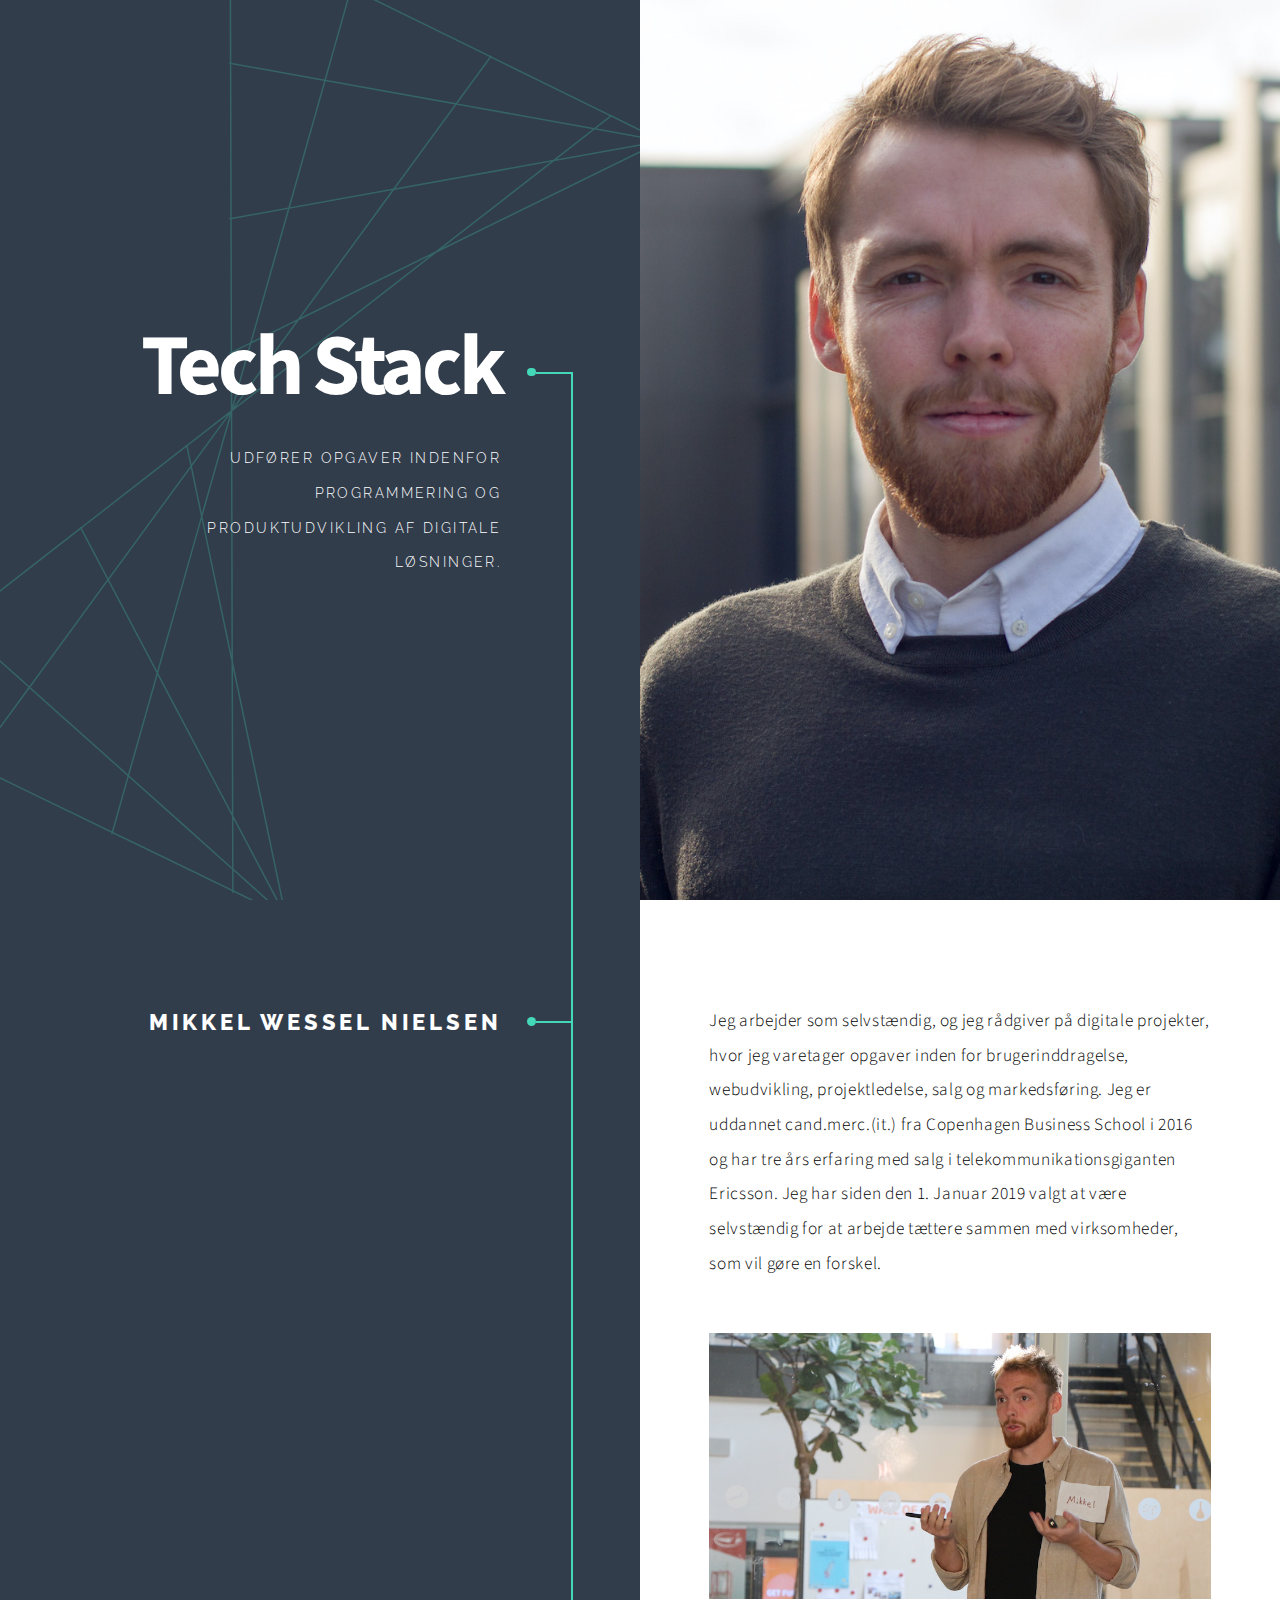
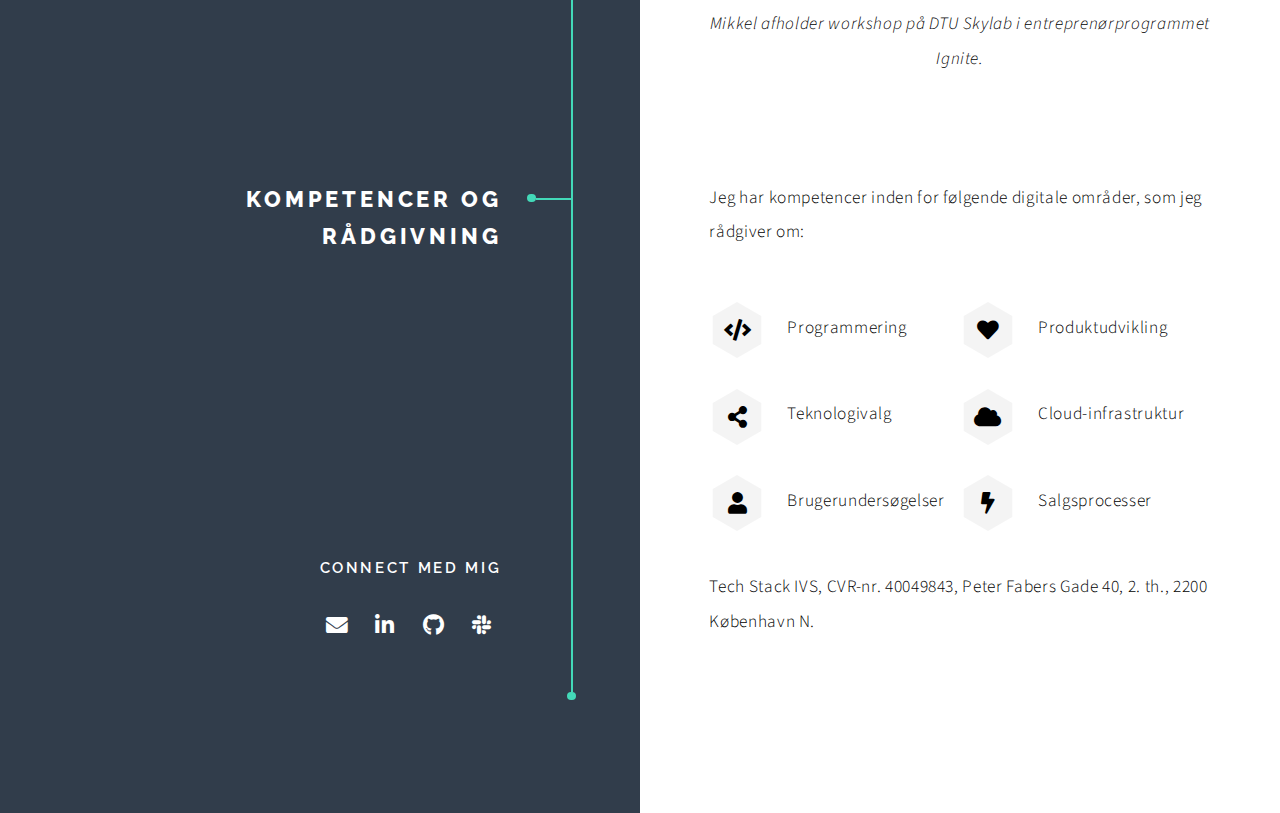
==== index.html @ 9eeebf33 "første commit" ====
<!DOCTYPE HTML>
<html>
	<head>
		<title>Tech Stack</title>
		<meta charset="utf-8" />
		<link rel="icon" href="assets/favicon.ico" />
		<meta name="viewport" content="width=device-width, initial-scale=1, user-scalable=no" />
		<meta name="description" content="" />
		<meta name="keywords" content="" />
		<link rel="stylesheet" href="assets/css/main.css" />
	</head>
	<body class="is-preload">

		<!-- Wrapper -->
			<div id="wrapper">

				<!-- Intro -->
					<section class="intro">
						<header>
							<h1>Tech Stack</h1>
							<p style="color: #ffffff;">Udfører opgaver indenfor programmering og produktudvikling af digitale løsninger.</a></p>
						</header>
						<div class="content">
							<span class="image fill" data-position="center"><img src="images/mikkel-1.jpg" alt="" /></span>
						</div>
					</section>

				<!-- Section -->
					<section id="first">
						<header>
							<h2>Mikkel Wessel Nielsen</h2>
						</header>
						<div class="content">
							<p>Jeg arbejder som selvstændig, og jeg rådgiver på digitale projekter, hvor jeg varetager opgaver inden for brugerinddragelse, webudvikling, projektledelse, salg og markedsføring. Jeg er uddannet cand.merc.(it.) fra Copenhagen Business School i 2016 og har tre års erfaring med salg i telekommunikationsgiganten Ericsson. Jeg har siden den 1. Januar 2019 valgt at være selvstændig for at arbejde tættere sammen med virksomheder, som vil gøre en forskel.</p>
							<span class="image main" style="margin-bottom: 0.5rem!important;"><img src="images/mikkel-2.jpg" alt="" /></span>
							<p style="text-align: center; font-style: italic; margin: 0">Mikkel afholder workshop på DTU Skylab i entreprenørprogrammet Ignite.</p>
						</div>
					</section>

					<!-- Section -->
					<section>
						<header>
							<h2>Kompetencer og rådgivning</h2>
						</header>
						<div class="content">
							<p>Jeg har kompetencer inden for følgende digitale områder, som jeg rådgiver om:</p>
							<ul class="feature-icons">
								<li class="icon solid fa-code">Programmering</li>
								<li class="icon solid fa-heart">Produktudvikling</li>
								<li class="icon solid fa-share-alt">Teknologivalg</li>
								<li class="icon solid fa-cloud">Cloud-infrastruktur</li>
								<li class="icon solid fa-user">Brugerundersøgelser</li>
								<li class="icon solid fa-bolt">Salgsprocesser</li>
							</ul>
							<p>Tech Stack IVS, CVR-nr. 40049843, Peter Fabers Gade 40, 2. th., 2200 København N.</p>
						</div>
						<footer>
							<ul class="items">
								<h3>Connect med mig</h3>
								<li>
									<ul class="icons">
										<li><a href="mailto:mikkelwessel2@gmail.com" target="_blank" class="icon solid fa-envelope"><span class="label">Email</span></a></li>
										<li><a href="https://www.linkedin.com/in/mikkel-wessel-nielsen/" target="_blank" class="icon brands fa-linkedin-in"><span class="label">LinkedIn</span></a></li>
										<li><a href="https://github.com/mikkel4vild" target="_blank" class="icon brands fa-github"><span class="label">GitHub</span></a></li>
										<li><a href="https://tech-stack-talk.slack.com/" target="_blank" class="icon brands fa-slack"><span class="label">Slack</span></a></li>
									</ul>
								</li>
							</ul>
						</footer>
					</section>
			</div>

		<!-- Scripts -->
			<script src="assets/js/jquery.min.js"></script>
			<script src="assets/js/jquery.scrolly.min.js"></script>
			<script src="assets/js/browser.min.js"></script>
			<script src="assets/js/breakpoints.min.js"></script>
			<script src="assets/js/util.js"></script>
			<script src="assets/js/main.js"></script>
			
	</body>
</html>
---- assets/css/main.css ----
@import url(fontawesome-all.min.css);
@import url("https://fonts.googleapis.com/css?family=Source+Sans+Pro:300,600,700,300i,600i,700i|Raleway:600,800");

html, body, div, span, applet, object,
iframe, h1, h2, h3, h4, h5, h6, p, blockquote,
pre, a, abbr, acronym, address, big, cite,
code, del, dfn, em, img, ins, kbd, q, s, samp,
small, strike, strong, sub, sup, tt, var, b,
u, i, center, dl, dt, dd, ol, ul, li, fieldset,
form, label, legend, table, caption, tbody,
tfoot, thead, tr, th, td, article, aside,
canvas, details, embed, figure, figcaption,
footer, header, hgroup, menu, nav, output, ruby,
section, summary, time, mark, audio, video {
	margin: 0;
	padding: 0;
	border: 0;
	font-size: 100%;
	font: inherit;
	vertical-align: baseline;}

article, aside, details, figcaption, figure,
footer, header, hgroup, menu, nav, section {
	display: block;}

body {
	line-height: 1;
}

ol, ul {
	list-style: none;
}

blockquote, q {
	quotes: none;
}

	blockquote:before, blockquote:after, q:before, q:after {
		content: '';
		content: none;
	}

table {
	border-collapse: collapse;
	border-spacing: 0;
}

body {
	-webkit-text-size-adjust: none;
}

mark {
	background-color: transparent;
	color: inherit;
}

input::-moz-focus-inner {
	border: 0;
	padding: 0;
}

input, select, textarea {
	-moz-appearance: none;
	-webkit-appearance: none;
	-ms-appearance: none;
	appearance: none;
}

/* Basic */

	@-ms-viewport {
		width: device-width;
	}

	body {
		-ms-overflow-style: scrollbar;
	}

	@media screen and (max-width: 480px) {

		html, body {
			min-width: 320px;
		}

	}

	html {
		box-sizing: border-box;
	}

	*, *:before, *:after {
		box-sizing: inherit;
	}

	html {
		overflow-x: hidden;
	}

	body {
		background: #ffffff;
		overflow-x: hidden;
	}

		body.is-preload *, body.is-preload *:before, body.is-preload *:after {
			-moz-animation: none !important;
			-webkit-animation: none !important;
			-ms-animation: none !important;
			animation: none !important;
			-moz-transition: none !important;
			-webkit-transition: none !important;
			-ms-transition: none !important;
			transition: none !important;
		}

/* Typography */

	html {
		font-size: 18pt;
	}

		@media screen and (max-width: 1920px) {

			html {
				font-size: 13pt;
			}

		}

		@media screen and (max-width: 1152px) {

			html {
				font-size: 14pt;
			}

		}

		@media screen and (max-width: 736px) {

			html {
				font-size: 12pt;
			}

		}

		@media screen and (max-width: 480px) {

			html {
				font-size: 11pt;
			}

		}

	body {
		background-color: #ffffff;
		color: #000000;
	}

	body, input, select, textarea {
		color: #000000;
		font-family: "Source Sans Pro", Helvetica, sans-serif;
		font-size: 1rem;
		font-weight: 300;
		letter-spacing: 0.0375em;
		line-height: 2;
	}

	a {
		-moz-transition: border-bottom-color 0.25s ease-in-out;
		-webkit-transition: border-bottom-color 0.25s ease-in-out;
		-ms-transition: border-bottom-color 0.25s ease-in-out;
		transition: border-bottom-color 0.25s ease-in-out;
		text-decoration: none;
		color: #ffffff;
		border-bottom: dotted 1px;
	}

		a:hover {
			text-decoration: none;
			border-bottom-color: transparent;
		}

	strong, b {
		font-weight: 600;
		color: #000000;
	}

	em, i {
		font-style: italic;
	}

	p {
		margin: 0 0 2rem 0;
	}

	h1, h2, h3, h4, h5, h6 {
		color: #ffffff;
		font-family: "Raleway", Helvetica, sans-serif;
		font-weight: 600;
		letter-spacing: 0.175em;
		line-height: 1.75;
		margin: 0 0 1.5rem 0;
		text-transform: uppercase;
	}

		h1 a, h2 a, h3 a, h4 a, h5 a, h6 a {
			color: inherit;
			text-decoration: none;
		}

	h1 {
		font-family: "Source Sans Pro", Helvetica, sans-serif;
		font-size: 5rem;
		font-weight: 700;
		letter-spacing: -0.05em;
		line-height: 1.1;
		margin: 0 0 1.5rem 0;
		text-transform: none;
	}

	h2 {
		font-size: 1.25rem;
		font-weight: 800;
		margin: 0 0 2rem 0;
	}

	h3 {
		font-size: 0.875rem;
	}

	h4 {
		font-size: 0.875rem;
	}

	h5 {
		font-size: 0.75rem;
	}

	h6 {
		font-size: 0.625rem;
	}

	@media screen and (max-width: 736px) {

		h1 {
			font-size: 4.5rem;
			line-height: 1.1;
		}

		h2 {
			font-size: 1.25rem;
			line-height: 1.7;
		}

		h3 {
			font-size: 0.9rem;
		}

		h4 {
			font-size: 0.75rem;
		}

		h5 {
			font-size: 0.675rem;
		}

	}

	@media screen and (max-width: 360px) {

		h1 {
			font-size: 3.75rem;
		}

		h2 {
			font-size: 1.125rem;
		}

		h3 {
			font-size: 0.8rem;
		}

		h4 {
			font-size: 0.675rem;
		}

		h5 {
			font-size: 0.675rem;
		}

	}

	sub {
		font-size: 0.8rem;
		position: relative;
		top: 0.5rem;
	}

	sup {
		font-size: 0.8rem;
		position: relative;
		top: -0.5rem;
	}

	blockquote {
		border-left: solid 0.5rem rgba(144, 144, 144, 0.25);
		font-style: italic;
		margin: 0 0 2rem 0;
		padding: 1rem 0 1rem 2rem;
	}

	code {
		background: rgba(144, 144, 144, 0.1);
		border-radius: 0.325rem;
		font-family: "Courier New", monospace;
		font-size: 0.9rem;
		margin: 0 0.25rem;
		padding: 0.25rem 0.65rem;
	}

	pre {
		-webkit-overflow-scrolling: touch;
		font-family: "Courier New", monospace;
		font-size: 0.9rem;
		margin: 0 0 2rem 0;
		width: 100%;
	}

		pre code {
			display: block;
			line-height: 1.75;
			padding: 1rem 1.5rem;
			overflow-x: auto;
		}

	hr {
		border: 0;
		border-bottom: solid 2px rgba(144, 144, 144, 0.25);
		margin: 3rem 0;
	}

		hr.major {
			margin: 5rem 0;
		}

		@media screen and (max-width: 736px) {

			hr.major {
				margin: 3rem 0;
			}

		}

/* Row */

	.row {
		display: flex;
		flex-wrap: wrap;
		box-sizing: border-box;
		align-items: stretch;
	}

		.row > * {
			box-sizing: border-box;
		}

		.row.gtr-uniform > * > :last-child {
			margin-bottom: 0;
		}

		.row.aln-left {
			justify-content: flex-start;
		}

		.row.aln-center {
			justify-content: center;
		}

		.row.aln-right {
			justify-content: flex-end;
		}

		.row.aln-top {
			align-items: flex-start;
		}

		.row.aln-middle {
			align-items: center;
		}

		.row.aln-bottom {
			align-items: flex-end;
		}

		.row > .imp {
			order: -1;
		}

		.row > .col-1 {
			width: 8.33333%;
		}

		.row > .off-1 {
			margin-left: 8.33333%;
		}

		.row > .col-2 {
			width: 16.66667%;
		}

		.row > .off-2 {
			margin-left: 16.66667%;
		}

		.row > .col-3 {
			width: 25%;
		}

		.row > .off-3 {
			margin-left: 25%;
		}

		.row > .col-4 {
			width: 33.33333%;
		}

		.row > .off-4 {
			margin-left: 33.33333%;
		}

		.row > .col-5 {
			width: 41.66667%;
		}

		.row > .off-5 {
			margin-left: 41.66667%;
		}

		.row > .col-6 {
			width: 50%;
		}

		.row > .off-6 {
			margin-left: 50%;
		}

		.row > .col-7 {
			width: 58.33333%;
		}

		.row > .off-7 {
			margin-left: 58.33333%;
		}

		.row > .col-8 {
			width: 66.66667%;
		}

		.row > .off-8 {
			margin-left: 66.66667%;
		}

		.row > .col-9 {
			width: 75%;
		}

		.row > .off-9 {
			margin-left: 75%;
		}

		.row > .col-10 {
			width: 83.33333%;
		}

		.row > .off-10 {
			margin-left: 83.33333%;
		}

		.row > .col-11 {
			width: 91.66667%;
		}

		.row > .off-11 {
			margin-left: 91.66667%;
		}

		.row > .col-12 {
			width: 100%;
		}

		.row > .off-12 {
			margin-left: 100%;
		}

		.row.gtr-0 {
			margin-top: 0;
			margin-left: 0rem;
		}

			.row.gtr-0 > * {
				padding: 0 0 0 0rem;
			}

			.row.gtr-0.gtr-uniform {
				margin-top: 0rem;
			}

				.row.gtr-0.gtr-uniform > * {
					padding-top: 0rem;
				}

		.row.gtr-25 {
			margin-top: 0;
			margin-left: -0.5rem;
		}

			.row.gtr-25 > * {
				padding: 0 0 0 0.5rem;
			}

			.row.gtr-25.gtr-uniform {
				margin-top: -0.5rem;
			}

				.row.gtr-25.gtr-uniform > * {
					padding-top: 0.5rem;
				}

		.row.gtr-50 {
			margin-top: 0;
			margin-left: -1rem;
		}

			.row.gtr-50 > * {
				padding: 0 0 0 1rem;
			}

			.row.gtr-50.gtr-uniform {
				margin-top: -1rem;
			}

				.row.gtr-50.gtr-uniform > * {
					padding-top: 1rem;
				}

		.row {
			margin-top: 0;
			margin-left: -2rem;
		}

			.row > * {
				padding: 0 0 0 2rem;
			}

			.row.gtr-uniform {
				margin-top: -2rem;
			}

				.row.gtr-uniform > * {
					padding-top: 2rem;
				}

		.row.gtr-150 {
			margin-top: 0;
			margin-left: -3rem;
		}

			.row.gtr-150 > * {
				padding: 0 0 0 3rem;
			}

			.row.gtr-150.gtr-uniform {
				margin-top: -3rem;
			}

				.row.gtr-150.gtr-uniform > * {
					padding-top: 3rem;
				}

		.row.gtr-200 {
			margin-top: 0;
			margin-left: -4rem;
		}

			.row.gtr-200 > * {
				padding: 0 0 0 4rem;
			}

			.row.gtr-200.gtr-uniform {
				margin-top: -4rem;
			}

				.row.gtr-200.gtr-uniform > * {
					padding-top: 4rem;
				}

		@media screen and (max-width: 1920px) {

			.row {
				display: flex;
				flex-wrap: wrap;
				box-sizing: border-box;
				align-items: stretch;
			}

				.row > * {
					box-sizing: border-box;
				}

				.row.gtr-uniform > * > :last-child {
					margin-bottom: 0;
				}

				.row.aln-left {
					justify-content: flex-start;
				}

				.row.aln-center {
					justify-content: center;
				}

				.row.aln-right {
					justify-content: flex-end;
				}

				.row.aln-top {
					align-items: flex-start;
				}

				.row.aln-middle {
					align-items: center;
				}

				.row.aln-bottom {
					align-items: flex-end;
				}

				.row > .imp-xlarge {
					order: -1;
				}

				.row > .col-1-xlarge {
					width: 8.33333%;
				}

				.row > .off-1-xlarge {
					margin-left: 8.33333%;
				}

				.row > .col-2-xlarge {
					width: 16.66667%;
				}

				.row > .off-2-xlarge {
					margin-left: 16.66667%;
				}

				.row > .col-3-xlarge {
					width: 25%;
				}

				.row > .off-3-xlarge {
					margin-left: 25%;
				}

				.row > .col-4-xlarge {
					width: 33.33333%;
				}

				.row > .off-4-xlarge {
					margin-left: 33.33333%;
				}

				.row > .col-5-xlarge {
					width: 41.66667%;
				}

				.row > .off-5-xlarge {
					margin-left: 41.66667%;
				}

				.row > .col-6-xlarge {
					width: 50%;
				}

				.row > .off-6-xlarge {
					margin-left: 50%;
				}

				.row > .col-7-xlarge {
					width: 58.33333%;
				}

				.row > .off-7-xlarge {
					margin-left: 58.33333%;
				}

				.row > .col-8-xlarge {
					width: 66.66667%;
				}

				.row > .off-8-xlarge {
					margin-left: 66.66667%;
				}

				.row > .col-9-xlarge {
					width: 75%;
				}

				.row > .off-9-xlarge {
					margin-left: 75%;
				}

				.row > .col-10-xlarge {
					width: 83.33333%;
				}

				.row > .off-10-xlarge {
					margin-left: 83.33333%;
				}

				.row > .col-11-xlarge {
					width: 91.66667%;
				}

				.row > .off-11-xlarge {
					margin-left: 91.66667%;
				}

				.row > .col-12-xlarge {
					width: 100%;
				}

				.row > .off-12-xlarge {
					margin-left: 100%;
				}

				.row.gtr-0 {
					margin-top: 0;
					margin-left: 0rem;
				}

					.row.gtr-0 > * {
						padding: 0 0 0 0rem;
					}

					.row.gtr-0.gtr-uniform {
						margin-top: 0rem;
					}

						.row.gtr-0.gtr-uniform > * {
							padding-top: 0rem;
						}

				.row.gtr-25 {
					margin-top: 0;
					margin-left: -0.5rem;
				}

					.row.gtr-25 > * {
						padding: 0 0 0 0.5rem;
					}

					.row.gtr-25.gtr-uniform {
						margin-top: -0.5rem;
					}

						.row.gtr-25.gtr-uniform > * {
							padding-top: 0.5rem;
						}

				.row.gtr-50 {
					margin-top: 0;
					margin-left: -1rem;
				}

					.row.gtr-50 > * {
						padding: 0 0 0 1rem;
					}

					.row.gtr-50.gtr-uniform {
						margin-top: -1rem;
					}

						.row.gtr-50.gtr-uniform > * {
							padding-top: 1rem;
						}

				.row {
					margin-top: 0;
					margin-left: -2rem;
				}

					.row > * {
						padding: 0 0 0 2rem;
					}

					.row.gtr-uniform {
						margin-top: -2rem;
					}

						.row.gtr-uniform > * {
							padding-top: 2rem;
						}

				.row.gtr-150 {
					margin-top: 0;
					margin-left: -3rem;
				}

					.row.gtr-150 > * {
						padding: 0 0 0 3rem;
					}

					.row.gtr-150.gtr-uniform {
						margin-top: -3rem;
					}

						.row.gtr-150.gtr-uniform > * {
							padding-top: 3rem;
						}

				.row.gtr-200 {
					margin-top: 0;
					margin-left: -4rem;
				}

					.row.gtr-200 > * {
						padding: 0 0 0 4rem;
					}

					.row.gtr-200.gtr-uniform {
						margin-top: -4rem;
					}

						.row.gtr-200.gtr-uniform > * {
							padding-top: 4rem;
						}

		}

		@media screen and (max-width: 1280px) {

			.row {
				display: flex;
				flex-wrap: wrap;
				box-sizing: border-box;
				align-items: stretch;
			}

				.row > * {
					box-sizing: border-box;
				}

				.row.gtr-uniform > * > :last-child {
					margin-bottom: 0;
				}

				.row.aln-left {
					justify-content: flex-start;
				}

				.row.aln-center {
					justify-content: center;
				}

				.row.aln-right {
					justify-content: flex-end;
				}

				.row.aln-top {
					align-items: flex-start;
				}

				.row.aln-middle {
					align-items: center;
				}

				.row.aln-bottom {
					align-items: flex-end;
				}

				.row > .imp-large {
					order: -1;
				}

				.row > .col-1-large {
					width: 8.33333%;
				}

				.row > .off-1-large {
					margin-left: 8.33333%;
				}

				.row > .col-2-large {
					width: 16.66667%;
				}

				.row > .off-2-large {
					margin-left: 16.66667%;
				}

				.row > .col-3-large {
					width: 25%;
				}

				.row > .off-3-large {
					margin-left: 25%;
				}

				.row > .col-4-large {
					width: 33.33333%;
				}

				.row > .off-4-large {
					margin-left: 33.33333%;
				}

				.row > .col-5-large {
					width: 41.66667%;
				}

				.row > .off-5-large {
					margin-left: 41.66667%;
				}

				.row > .col-6-large {
					width: 50%;
				}

				.row > .off-6-large {
					margin-left: 50%;
				}

				.row > .col-7-large {
					width: 58.33333%;
				}

				.row > .off-7-large {
					margin-left: 58.33333%;
				}

				.row > .col-8-large {
					width: 66.66667%;
				}

				.row > .off-8-large {
					margin-left: 66.66667%;
				}

				.row > .col-9-large {
					width: 75%;
				}

				.row > .off-9-large {
					margin-left: 75%;
				}

				.row > .col-10-large {
					width: 83.33333%;
				}

				.row > .off-10-large {
					margin-left: 83.33333%;
				}

				.row > .col-11-large {
					width: 91.66667%;
				}

				.row > .off-11-large {
					margin-left: 91.66667%;
				}

				.row > .col-12-large {
					width: 100%;
				}

				.row > .off-12-large {
					margin-left: 100%;
				}

				.row.gtr-0 {
					margin-top: 0;
					margin-left: 0rem;
				}

					.row.gtr-0 > * {
						padding: 0 0 0 0rem;
					}

					.row.gtr-0.gtr-uniform {
						margin-top: 0rem;
					}

						.row.gtr-0.gtr-uniform > * {
							padding-top: 0rem;
						}

				.row.gtr-25 {
					margin-top: 0;
					margin-left: -0.375rem;
				}

					.row.gtr-25 > * {
						padding: 0 0 0 0.375rem;
					}

					.row.gtr-25.gtr-uniform {
						margin-top: -0.375rem;
					}

						.row.gtr-25.gtr-uniform > * {
							padding-top: 0.375rem;
						}

				.row.gtr-50 {
					margin-top: 0;
					margin-left: -0.75rem;
				}

					.row.gtr-50 > * {
						padding: 0 0 0 0.75rem;
					}

					.row.gtr-50.gtr-uniform {
						margin-top: -0.75rem;
					}

						.row.gtr-50.gtr-uniform > * {
							padding-top: 0.75rem;
						}

				.row {
					margin-top: 0;
					margin-left: -1.5rem;
				}

					.row > * {
						padding: 0 0 0 1.5rem;
					}

					.row.gtr-uniform {
						margin-top: -1.5rem;
					}

						.row.gtr-uniform > * {
							padding-top: 1.5rem;
						}

				.row.gtr-150 {
					margin-top: 0;
					margin-left: -2.25rem;
				}

					.row.gtr-150 > * {
						padding: 0 0 0 2.25rem;
					}

					.row.gtr-150.gtr-uniform {
						margin-top: -2.25rem;
					}

						.row.gtr-150.gtr-uniform > * {
							padding-top: 2.25rem;
						}

				.row.gtr-200 {
					margin-top: 0;
					margin-left: -3rem;
				}

					.row.gtr-200 > * {
						padding: 0 0 0 3rem;
					}

					.row.gtr-200.gtr-uniform {
						margin-top: -3rem;
					}

						.row.gtr-200.gtr-uniform > * {
							padding-top: 3rem;
						}

		}

		@media screen and (max-width: 1152px) {

			.row {
				display: flex;
				flex-wrap: wrap;
				box-sizing: border-box;
				align-items: stretch;
			}

				.row > * {
					box-sizing: border-box;
				}

				.row.gtr-uniform > * > :last-child {
					margin-bottom: 0;
				}

				.row.aln-left {
					justify-content: flex-start;
				}

				.row.aln-center {
					justify-content: center;
				}

				.row.aln-right {
					justify-content: flex-end;
				}

				.row.aln-top {
					align-items: flex-start;
				}

				.row.aln-middle {
					align-items: center;
				}

				.row.aln-bottom {
					align-items: flex-end;
				}

				.row > .imp-medium {
					order: -1;
				}

				.row > .col-1-medium {
					width: 8.33333%;
				}

				.row > .off-1-medium {
					margin-left: 8.33333%;
				}

				.row > .col-2-medium {
					width: 16.66667%;
				}

				.row > .off-2-medium {
					margin-left: 16.66667%;
				}

				.row > .col-3-medium {
					width: 25%;
				}

				.row > .off-3-medium {
					margin-left: 25%;
				}

				.row > .col-4-medium {
					width: 33.33333%;
				}

				.row > .off-4-medium {
					margin-left: 33.33333%;
				}

				.row > .col-5-medium {
					width: 41.66667%;
				}

				.row > .off-5-medium {
					margin-left: 41.66667%;
				}

				.row > .col-6-medium {
					width: 50%;
				}

				.row > .off-6-medium {
					margin-left: 50%;
				}

				.row > .col-7-medium {
					width: 58.33333%;
				}

				.row > .off-7-medium {
					margin-left: 58.33333%;
				}

				.row > .col-8-medium {
					width: 66.66667%;
				}

				.row > .off-8-medium {
					margin-left: 66.66667%;
				}

				.row > .col-9-medium {
					width: 75%;
				}

				.row > .off-9-medium {
					margin-left: 75%;
				}

				.row > .col-10-medium {
					width: 83.33333%;
				}

				.row > .off-10-medium {
					margin-left: 83.33333%;
				}

				.row > .col-11-medium {
					width: 91.66667%;
				}

				.row > .off-11-medium {
					margin-left: 91.66667%;
				}

				.row > .col-12-medium {
					width: 100%;
				}

				.row > .off-12-medium {
					margin-left: 100%;
				}

				.row.gtr-0 {
					margin-top: 0;
					margin-left: 0rem;
				}

					.row.gtr-0 > * {
						padding: 0 0 0 0rem;
					}

					.row.gtr-0.gtr-uniform {
						margin-top: 0rem;
					}

						.row.gtr-0.gtr-uniform > * {
							padding-top: 0rem;
						}

				.row.gtr-25 {
					margin-top: 0;
					margin-left: -0.375rem;
				}

					.row.gtr-25 > * {
						padding: 0 0 0 0.375rem;
					}

					.row.gtr-25.gtr-uniform {
						margin-top: -0.375rem;
					}

						.row.gtr-25.gtr-uniform > * {
							padding-top: 0.375rem;
						}

				.row.gtr-50 {
					margin-top: 0;
					margin-left: -0.75rem;
				}

					.row.gtr-50 > * {
						padding: 0 0 0 0.75rem;
					}

					.row.gtr-50.gtr-uniform {
						margin-top: -0.75rem;
					}

						.row.gtr-50.gtr-uniform > * {
							padding-top: 0.75rem;
						}

				.row {
					margin-top: 0;
					margin-left: -1.5rem;
				}

					.row > * {
						padding: 0 0 0 1.5rem;
					}

					.row.gtr-uniform {
						margin-top: -1.5rem;
					}

						.row.gtr-uniform > * {
							padding-top: 1.5rem;
						}

				.row.gtr-150 {
					margin-top: 0;
					margin-left: -2.25rem;
				}

					.row.gtr-150 > * {
						padding: 0 0 0 2.25rem;
					}

					.row.gtr-150.gtr-uniform {
						margin-top: -2.25rem;
					}

						.row.gtr-150.gtr-uniform > * {
							padding-top: 2.25rem;
						}

				.row.gtr-200 {
					margin-top: 0;
					margin-left: -3rem;
				}

					.row.gtr-200 > * {
						padding: 0 0 0 3rem;
					}

					.row.gtr-200.gtr-uniform {
						margin-top: -3rem;
					}

						.row.gtr-200.gtr-uniform > * {
							padding-top: 3rem;
						}

		}

		@media screen and (max-width: 736px) {

			.row {
				display: flex;
				flex-wrap: wrap;
				box-sizing: border-box;
				align-items: stretch;
			}

				.row > * {
					box-sizing: border-box;
				}

				.row.gtr-uniform > * > :last-child {
					margin-bottom: 0;
				}

				.row.aln-left {
					justify-content: flex-start;
				}

				.row.aln-center {
					justify-content: center;
				}

				.row.aln-right {
					justify-content: flex-end;
				}

				.row.aln-top {
					align-items: flex-start;
				}

				.row.aln-middle {
					align-items: center;
				}

				.row.aln-bottom {
					align-items: flex-end;
				}

				.row > .imp-small {
					order: -1;
				}

				.row > .col-1-small {
					width: 8.33333%;
				}

				.row > .off-1-small {
					margin-left: 8.33333%;
				}

				.row > .col-2-small {
					width: 16.66667%;
				}

				.row > .off-2-small {
					margin-left: 16.66667%;
				}

				.row > .col-3-small {
					width: 25%;
				}

				.row > .off-3-small {
					margin-left: 25%;
				}

				.row > .col-4-small {
					width: 33.33333%;
				}

				.row > .off-4-small {
					margin-left: 33.33333%;
				}

				.row > .col-5-small {
					width: 41.66667%;
				}

				.row > .off-5-small {
					margin-left: 41.66667%;
				}

				.row > .col-6-small {
					width: 50%;
				}

				.row > .off-6-small {
					margin-left: 50%;
				}

				.row > .col-7-small {
					width: 58.33333%;
				}

				.row > .off-7-small {
					margin-left: 58.33333%;
				}

				.row > .col-8-small {
					width: 66.66667%;
				}

				.row > .off-8-small {
					margin-left: 66.66667%;
				}

				.row > .col-9-small {
					width: 75%;
				}

				.row > .off-9-small {
					margin-left: 75%;
				}

				.row > .col-10-small {
					width: 83.33333%;
				}

				.row > .off-10-small {
					margin-left: 83.33333%;
				}

				.row > .col-11-small {
					width: 91.66667%;
				}

				.row > .off-11-small {
					margin-left: 91.66667%;
				}

				.row > .col-12-small {
					width: 100%;
				}

				.row > .off-12-small {
					margin-left: 100%;
				}

				.row.gtr-0 {
					margin-top: 0;
					margin-left: 0rem;
				}

					.row.gtr-0 > * {
						padding: 0 0 0 0rem;
					}

					.row.gtr-0.gtr-uniform {
						margin-top: 0rem;
					}

						.row.gtr-0.gtr-uniform > * {
							padding-top: 0rem;
						}

				.row.gtr-25 {
					margin-top: 0;
					margin-left: -0.3125rem;
				}

					.row.gtr-25 > * {
						padding: 0 0 0 0.3125rem;
					}

					.row.gtr-25.gtr-uniform {
						margin-top: -0.3125rem;
					}

						.row.gtr-25.gtr-uniform > * {
							padding-top: 0.3125rem;
						}

				.row.gtr-50 {
					margin-top: 0;
					margin-left: -0.625rem;
				}

					.row.gtr-50 > * {
						padding: 0 0 0 0.625rem;
					}

					.row.gtr-50.gtr-uniform {
						margin-top: -0.625rem;
					}

						.row.gtr-50.gtr-uniform > * {
							padding-top: 0.625rem;
						}

				.row {
					margin-top: 0;
					margin-left: -1.25rem;
				}

					.row > * {
						padding: 0 0 0 1.25rem;
					}

					.row.gtr-uniform {
						margin-top: -1.25rem;
					}

						.row.gtr-uniform > * {
							padding-top: 1.25rem;
						}

				.row.gtr-150 {
					margin-top: 0;
					margin-left: -1.875rem;
				}

					.row.gtr-150 > * {
						padding: 0 0 0 1.875rem;
					}

					.row.gtr-150.gtr-uniform {
						margin-top: -1.875rem;
					}

						.row.gtr-150.gtr-uniform > * {
							padding-top: 1.875rem;
						}

				.row.gtr-200 {
					margin-top: 0;
					margin-left: -2.5rem;
				}

					.row.gtr-200 > * {
						padding: 0 0 0 2.5rem;
					}

					.row.gtr-200.gtr-uniform {
						margin-top: -2.5rem;
					}

						.row.gtr-200.gtr-uniform > * {
							padding-top: 2.5rem;
						}

		}

		@media screen and (max-width: 480px) {

			.row {
				display: flex;
				flex-wrap: wrap;
				box-sizing: border-box;
				align-items: stretch;
			}

				.row > * {
					box-sizing: border-box;
				}

				.row.gtr-uniform > * > :last-child {
					margin-bottom: 0;
				}

				.row.aln-left {
					justify-content: flex-start;
				}

				.row.aln-center {
					justify-content: center;
				}

				.row.aln-right {
					justify-content: flex-end;
				}

				.row.aln-top {
					align-items: flex-start;
				}

				.row.aln-middle {
					align-items: center;
				}

				.row.aln-bottom {
					align-items: flex-end;
				}

				.row > .imp-xsmall {
					order: -1;
				}

				.row > .col-1-xsmall {
					width: 8.33333%;
				}

				.row > .off-1-xsmall {
					margin-left: 8.33333%;
				}

				.row > .col-2-xsmall {
					width: 16.66667%;
				}

				.row > .off-2-xsmall {
					margin-left: 16.66667%;
				}

				.row > .col-3-xsmall {
					width: 25%;
				}

				.row > .off-3-xsmall {
					margin-left: 25%;
				}

				.row > .col-4-xsmall {
					width: 33.33333%;
				}

				.row > .off-4-xsmall {
					margin-left: 33.33333%;
				}

				.row > .col-5-xsmall {
					width: 41.66667%;
				}

				.row > .off-5-xsmall {
					margin-left: 41.66667%;
				}

				.row > .col-6-xsmall {
					width: 50%;
				}

				.row > .off-6-xsmall {
					margin-left: 50%;
				}

				.row > .col-7-xsmall {
					width: 58.33333%;
				}

				.row > .off-7-xsmall {
					margin-left: 58.33333%;
				}

				.row > .col-8-xsmall {
					width: 66.66667%;
				}

				.row > .off-8-xsmall {
					margin-left: 66.66667%;
				}

				.row > .col-9-xsmall {
					width: 75%;
				}

				.row > .off-9-xsmall {
					margin-left: 75%;
				}

				.row > .col-10-xsmall {
					width: 83.33333%;
				}

				.row > .off-10-xsmall {
					margin-left: 83.33333%;
				}

				.row > .col-11-xsmall {
					width: 91.66667%;
				}

				.row > .off-11-xsmall {
					margin-left: 91.66667%;
				}

				.row > .col-12-xsmall {
					width: 100%;
				}

				.row > .off-12-xsmall {
					margin-left: 100%;
				}

				.row.gtr-0 {
					margin-top: 0;
					margin-left: 0rem;
				}

					.row.gtr-0 > * {
						padding: 0 0 0 0rem;
					}

					.row.gtr-0.gtr-uniform {
						margin-top: 0rem;
					}

						.row.gtr-0.gtr-uniform > * {
							padding-top: 0rem;
						}

				.row.gtr-25 {
					margin-top: 0;
					margin-left: -0.3125rem;
				}

					.row.gtr-25 > * {
						padding: 0 0 0 0.3125rem;
					}

					.row.gtr-25.gtr-uniform {
						margin-top: -0.3125rem;
					}

						.row.gtr-25.gtr-uniform > * {
							padding-top: 0.3125rem;
						}

				.row.gtr-50 {
					margin-top: 0;
					margin-left: -0.625rem;
				}

					.row.gtr-50 > * {
						padding: 0 0 0 0.625rem;
					}

					.row.gtr-50.gtr-uniform {
						margin-top: -0.625rem;
					}

						.row.gtr-50.gtr-uniform > * {
							padding-top: 0.625rem;
						}

				.row {
					margin-top: 0;
					margin-left: -1.25rem;
				}

					.row > * {
						padding: 0 0 0 1.25rem;
					}

					.row.gtr-uniform {
						margin-top: -1.25rem;
					}

						.row.gtr-uniform > * {
							padding-top: 1.25rem;
						}

				.row.gtr-150 {
					margin-top: 0;
					margin-left: -1.875rem;
				}

					.row.gtr-150 > * {
						padding: 0 0 0 1.875rem;
					}

					.row.gtr-150.gtr-uniform {
						margin-top: -1.875rem;
					}

						.row.gtr-150.gtr-uniform > * {
							padding-top: 1.875rem;
						}

				.row.gtr-200 {
					margin-top: 0;
					margin-left: -2.5rem;
				}

					.row.gtr-200 > * {
						padding: 0 0 0 2.5rem;
					}

					.row.gtr-200.gtr-uniform {
						margin-top: -2.5rem;
					}

						.row.gtr-200.gtr-uniform > * {
							padding-top: 2.5rem;
						}

		}

/* Box */

	.box {
		border: solid 2px rgba(144, 144, 144, 0.25);
		border-radius: 0.325rem;
		margin-bottom: 2rem;
		padding: 1.5rem;
	}

		.box > :last-child {
			margin-bottom: 0;
		}

		.box.alt {
			border: 0;
			border-radius: 0;
			padding: 0;
		}

/* Button */

	input[type="submit"],
	input[type="reset"],
	input[type="button"],
	button,
	.button {
		-moz-appearance: none;
		-webkit-appearance: none;
		-ms-appearance: none;
		appearance: none;
		-moz-transition: background-color 0.25s ease-in-out, box-shadow 0.25s ease-in-out, color 0.25s ease-in-out;
		-webkit-transition: background-color 0.25s ease-in-out, box-shadow 0.25s ease-in-out, color 0.25s ease-in-out;
		-ms-transition: background-color 0.25s ease-in-out, box-shadow 0.25s ease-in-out, color 0.25s ease-in-out;
		transition: background-color 0.25s ease-in-out, box-shadow 0.25s ease-in-out, color 0.25s ease-in-out;
		background-color: transparent;
		border-radius: 0.325rem;
		border: 0;
		box-shadow: inset 0 0 0 2px rgba(144, 144, 144, 0.25);
		color: #000000 !important;
		cursor: pointer;
		display: inline-block;
		font-family: "Raleway", Helvetica, sans-serif;
		font-size: 0.6rem;
		font-weight: 600;
		height: 3rem;
		letter-spacing: 0.175em;
		line-height: 3rem;
		padding: 0 2rem;
		text-align: center;
		text-decoration: none;
		text-transform: uppercase;
		white-space: nowrap;
	}

		input[type="submit"]:hover,
		input[type="reset"]:hover,
		input[type="button"]:hover,
		button:hover,
		.button:hover {
			box-shadow: inset 0 0 0 2px #2ee4bb;
			color: #2ee4bb !important;
		}

		input[type="submit"]:active,
		input[type="reset"]:active,
		input[type="button"]:active,
		button:active,
		.button:active {
			background-color: rgba(73, 252, 212, 0.25);
			box-shadow: inset 0 0 0 2px #2ee4bb;
			color: #2ee4bb !important;
		}

		input[type="submit"].small,
		input[type="reset"].small,
		input[type="button"].small,
		button.small,
		.button.small {
			font-size: 0.5rem;
			height: 2.25rem;
			line-height: 2.25rem;
			padding: 0 1.25rem;
		}

		input[type="submit"].large,
		input[type="reset"].large,
		input[type="button"].large,
		button.large,
		.button.large {
			font-size: 0.7rem;
			height: 3.2625rem;
			line-height: 3.2625rem;
			padding: 0 3.25rem;
		}

		input[type="submit"].wide,
		input[type="reset"].wide,
		input[type="button"].wide,
		button.wide,
		.button.wide {
			min-width: 13rem;
		}

		input[type="submit"].icon:before,
		input[type="reset"].icon:before,
		input[type="button"].icon:before,
		button.icon:before,
		.button.icon:before {
			margin-right: 0.5rem;
		}

		input[type="submit"].fit,
		input[type="reset"].fit,
		input[type="button"].fit,
		button.fit,
		.button.fit {
			width: 100%;
		}

		input[type="submit"].disabled, input[type="submit"]:disabled,
		input[type="reset"].disabled,
		input[type="reset"]:disabled,
		input[type="button"].disabled,
		input[type="button"]:disabled,
		button.disabled,
		button:disabled,
		.button.disabled,
		.button:disabled {
			pointer-events: none;
			opacity: 0.25;
		}

		input[type="submit"].primary,
		input[type="reset"].primary,
		input[type="button"].primary,
		button.primary,
		.button.primary {
			background-color: #313D4B;
			box-shadow: none;
			color: #000000 !important;
		}

			input[type="submit"].primary:hover,
			input[type="reset"].primary:hover,
			input[type="button"].primary:hover,
			button.primary:hover,
			.button.primary:hover {
				background-color: #93ffe7;
			}

			input[type="submit"].primary:active,
			input[type="reset"].primary:active,
			input[type="button"].primary:active,
			button.primary:active,
			.button.primary:active {
				background-color: #44f2cb;
			}

		@media screen and (max-width: 736px) {

			input[type="submit"],
			input[type="reset"],
			input[type="button"],
			button,
			.button {
				font-size: 0.7rem;
				height: 3.3rem;
				line-height: 3.3rem;
			}

				input[type="submit"].large,
				input[type="reset"].large,
				input[type="button"].large,
				button.large,
				.button.large {
					font-size: 0.8rem;
					height: 3.75rem;
					line-height: 3.75rem;
				}

				input[type="submit"].small,
				input[type="reset"].small,
				input[type="button"].small,
				button.small,
				.button.small {
					font-size: 0.6rem;
					height: 3rem;
					line-height: 3rem;
				}

		}

/* Form */

	form {
		margin: 0 0 2rem 0;
	}

		form > :last-child {
			margin-bottom: 0;
		}

		form > .fields {
			display: -moz-flex;
			display: -webkit-flex;
			display: -ms-flex;
			display: flex;
			-moz-flex-wrap: wrap;
			-webkit-flex-wrap: wrap;
			-ms-flex-wrap: wrap;
			flex-wrap: wrap;
			margin: -2rem 0 2rem -2rem;
			width: calc(100% + 4rem);
		}

			form > .fields > .field {
				-moz-flex-grow: 0;
				-webkit-flex-grow: 0;
				-ms-flex-grow: 0;
				flex-grow: 0;
				-moz-flex-shrink: 0;
				-webkit-flex-shrink: 0;
				-ms-flex-shrink: 0;
				flex-shrink: 0;
				padding: 2rem 0 0 2rem;
				width: calc(100% - 2rem);
			}

				form > .fields > .field > :last-child {
					margin-bottom: 0;
				}

				form > .fields > .field.half {
					width: calc(50% - 1rem);
				}

				form > .fields > .field.third {
					width: calc(100%/3 - 0.66667rem);
				}

				form > .fields > .field.quarter {
					width: calc(25% - 0.5rem);
				}

		@media screen and (max-width: 480px) {

			form > .fields {
				margin: -1.5rem 0 2rem -1.5rem;
				width: calc(100% + 3rem);
			}

				form > .fields > .field {
					padding: 1.5rem 0 0 1.5rem;
					width: calc(100% - 1.5rem);
				}

					form > .fields > .field.half {
						width: calc(100% - 1.5rem);
					}

					form > .fields > .field.third {
						width: calc(100% - 1.5rem);
					}

					form > .fields > .field.quarter {
						width: calc(100% - 1.5rem);
					}

		}

	input[type="text"],
	input[type="password"],
	input[type="email"],
	input[type="tel"],
	input[type="search"],
	input[type="url"],
	select,
	textarea {
		-moz-appearance: none;
		-webkit-appearance: none;
		-ms-appearance: none;
		appearance: none;
		border-radius: 0.325rem;
		border: solid 2px rgba(144, 144, 144, 0.25);
		color: inherit;
		display: block;
		outline: 0;
		padding: 0 1rem;
		text-decoration: none;
		width: 100%;
	}

		input[type="text"]:invalid,
		input[type="password"]:invalid,
		input[type="email"]:invalid,
		input[type="tel"]:invalid,
		input[type="search"]:invalid,
		input[type="url"]:invalid,
		select:invalid,
		textarea:invalid {
			box-shadow: none;
		}

		input[type="text"]:focus,
		input[type="password"]:focus,
		input[type="email"]:focus,
		input[type="tel"]:focus,
		input[type="search"]:focus,
		input[type="url"]:focus,
		select:focus,
		textarea:focus {
			border-color: #2ee4bb;
		}

	label {
		color: #000000;
		display: block;
		font-family: "Raleway", Helvetica, sans-serif;
		font-size: 0.75rem;
		font-weight: 600;
		letter-spacing: 0.175em;
		line-height: 1.75;
		margin: 0 0 1rem 0;
		text-transform: uppercase;
	}

	input[type="text"],
	input[type="password"],
	input[type="email"],
	input[type="tel"],
	input[type="search"],
	input[type="url"] {
		height: 3rem;
	}

	select {
		background-image: url("data:image/svg+xml;charset=utf8,%3Csvg xmlns='http://www.w3.org/2000/svg' width='40' height='40' preserveAspectRatio='none' viewBox='0 0 40 40'%3E%3Cpath d='M9.4,12.3l10.4,10.4l10.4-10.4c0.2-0.2,0.5-0.4,0.9-0.4c0.3,0,0.6,0.1,0.9,0.4l3.3,3.3c0.2,0.2,0.4,0.5,0.4,0.9 c0,0.4-0.1,0.6-0.4,0.9L20.7,31.9c-0.2,0.2-0.5,0.4-0.9,0.4c-0.3,0-0.6-0.1-0.9-0.4L4.3,17.3c-0.2-0.2-0.4-0.5-0.4-0.9 c0-0.4,0.1-0.6,0.4-0.9l3.3-3.3c0.2-0.2,0.5-0.4,0.9-0.4S9.1,12.1,9.4,12.3z' fill='rgba(144, 144, 144, 0.25)' /%3E%3C/svg%3E");
		background-position: calc(100% - 1rem) center;
		background-repeat: no-repeat;
		background-size: 1.25rem;
		height: 3rem;
		padding-right: 3rem;
		text-overflow: ellipsis;
	}

		select option {
			background-color: #ffffff;
			color: #000000;
		}

		select:focus::-ms-value {
			background-color: transparent;
		}

		select::-ms-expand {
			display: none;
		}

	textarea {
		padding: 0.75rem 1rem;
	}

	input[type="checkbox"],
	input[type="radio"] {
		-moz-appearance: none;
		-webkit-appearance: none;
		-ms-appearance: none;
		appearance: none;
		display: block;
		float: left;
		margin-right: -2rem;
		opacity: 0;
		width: 1rem;
		z-index: -1;
	}

		input[type="checkbox"] + label,
		input[type="radio"] + label {
			text-decoration: none;
			color: #000000;
			cursor: pointer;
			display: inline-block;
			font-family: "Source Sans Pro", Helvetica, sans-serif;
			font-size: 1rem;
			font-weight: 300;
			letter-spacing: 0.0375em;
			padding-left: 2.675rem;
			padding-right: 0.875rem;
			position: relative;
			text-transform: none;
		}

			input[type="checkbox"] + label:before,
			input[type="radio"] + label:before {
				-moz-osx-font-smoothing: grayscale;
				-webkit-font-smoothing: antialiased;
				display: inline-block;
				font-style: normal;
				font-variant: normal;
				text-rendering: auto;
				line-height: 1;
				text-transform: none !important;
				font-family: 'Font Awesome 5 Free';
				font-weight: 900;
			}

			input[type="checkbox"] + label:before,
			input[type="radio"] + label:before {
				border-radius: 0.325rem;
				border: solid 2px rgba(144, 144, 144, 0.25);
				content: '';
				display: inline-block;
				font-size: 0.8rem;
				height: 2.25rem;
				left: 0;
				line-height: 2.25rem;
				position: absolute;
				text-align: center;
				top: -0.15rem;
				width: 2.25rem;
			}

		input[type="checkbox"]:checked + label:before,
		input[type="radio"]:checked + label:before {
			content: '\f00c';
			background-color: #313D4B;
			border-color: #313D4B;
			color: #ffffff;
		}

		input[type="checkbox"]:focus + label:before,
		input[type="radio"]:focus + label:before {
			border-color: #313D4B;
			box-shadow: 0 0 0 1px #313D4B;
		}

	input[type="checkbox"] + label:before {
		border-radius: 0.325rem;
	}

	input[type="radio"] + label:before {
		border-radius: 100%;
	}

	::-webkit-input-placeholder {
		opacity: 1.0;
		color: rgba(0, 0, 0, 0.25) !important;
	}

	:-moz-placeholder {
		opacity: 1.0;
		color: rgba(0, 0, 0, 0.25) !important;
	}

	::-moz-placeholder {
		opacity: 1.0;
		color: rgba(0, 0, 0, 0.25) !important;
	}

	:-ms-input-placeholder {
		opacity: 1.0;
		color: rgba(0, 0, 0, 0.25) !important;
	}

	@media screen and (max-width: 736px) {

		label {
			font-size: 0.675rem;
		}

		input[type="checkbox"] + label,
		input[type="radio"] + label {
			font-size: 1rem;
		}

	}

	@media screen and (max-width: 360px) {

		label {
			font-size: 0.675rem;
		}

		input[type="checkbox"] + label,
		input[type="radio"] + label {
			font-size: 1rem;
		}

	}

/* Icon */

	.icon {
		text-decoration: none;
		border-bottom: none;
		position: relative;
	}

		.icon:before {
			-moz-osx-font-smoothing: grayscale;
			-webkit-font-smoothing: antialiased;
			display: inline-block;
			font-style: normal;
			font-variant: normal;
			text-rendering: auto;
			line-height: 1;
			text-transform: none !important;
			font-family: 'Font Awesome 5 Free';
			font-weight: 400;
		}

		.icon > .label {
			display: none;
		}

		.icon.solid:before {
			font-weight: 900;
		}

		.icon.brands:before {
			font-family: 'Font Awesome 5 Brands';
		}

/* Image */

	.image {
		border: 0;
		display: inline-block;
		position: relative;
	}

		.image img {
			display: block;
		}

		.image[data-position] img {
			-moz-object-fit: cover;
			-webkit-object-fit: cover;
			-ms-object-fit: cover;
			object-fit: cover;
			display: block;
			position: absolute;
			top: 0;
			left: 0;
			width: 100%;
			height: 100%;
		}

		.image[data-position="top left"] img {
			-moz-object-position: top left;
			-webkit-object-position: top left;
			-ms-object-position: top left;
			object-position: top left;
		}

		.image[data-position="top"] img {
			-moz-object-position: top;
			-webkit-object-position: top;
			-ms-object-position: top;
			object-position: top;
		}

		.image[data-position="top right"] img {
			-moz-object-position: top right;
			-webkit-object-position: top right;
			-ms-object-position: top right;
			object-position: top right;
		}

		.image[data-position="right"] img {
			-moz-object-position: right;
			-webkit-object-position: right;
			-ms-object-position: right;
			object-position: right;
		}

		.image[data-position="bottom right"] img {
			-moz-object-position: bottom right;
			-webkit-object-position: bottom right;
			-ms-object-position: bottom right;
			object-position: bottom right;
		}

		.image[data-position="bottom"] img {
			-moz-object-position: bottom;
			-webkit-object-position: bottom;
			-ms-object-position: bottom;
			object-position: bottom;
		}

		.image[data-position="bottom left"] img {
			-moz-object-position: bottom left;
			-webkit-object-position: bottom left;
			-ms-object-position: bottom left;
			object-position: bottom left;
		}

		.image[data-position="left"] img {
			-moz-object-position: left;
			-webkit-object-position: left;
			-ms-object-position: left;
			object-position: left;
		}

		.image[data-position="center"] img {
			-moz-object-position: center;
			-webkit-object-position: center;
			-ms-object-position: center;
			object-position: center;
		}

		.image[data-position="25% 25%"] img {
			-moz-object-position: 25% 25%;
			-webkit-object-position: 25% 25%;
			-ms-object-position: 25% 25%;
			object-position: 25% 25%;
		}

		.image[data-position="75% 25%"] img {
			-moz-object-position: 75% 25%;
			-webkit-object-position: 75% 25%;
			-ms-object-position: 75% 25%;
			object-position: 75% 25%;
		}

		.image[data-position="75% 75%"] img {
			-moz-object-position: 75% 75%;
			-webkit-object-position: 75% 75%;
			-ms-object-position: 75% 75%;
			object-position: 75% 75%;
		}

		.image[data-position="25% 75%"] img {
			-moz-object-position: 25% 75%;
			-webkit-object-position: 25% 75%;
			-ms-object-position: 25% 75%;
			object-position: 25% 75%;
		}

		.image.left, .image.right {
			max-width: 40%;
		}

			.image.left img, .image.right img {
				width: 100%;
			}

		.image.left {
			float: left;
			margin: 0 2rem 2rem 0;
			top: 0.25rem;
		}

		.image.right {
			float: right;
			margin: 0 0 2rem 2rem;
			top: 0.25rem;
		}

		.image.fit {
			display: block;
			margin: 0 0 2rem 0;
			width: 100%;
		}

			.image.fit img {
				width: 100%;
			}

		.image.main {
			display: block;
			margin: 3rem 0;
			width: 100%;
		}

			.image.main img {
				width: 100%;
			}

			.image.main:first-child {
				margin-top: 0;
			}

		.image.fill {
			height: 100%;
			left: 0;
			position: absolute;
			top: 0;
			width: 100%;
		}

			.image.fill img {
				height: 100%;
				left: 0;
				position: absolute;
				top: 0;
				width: 100%;
			}

/* List */

	ol {
		list-style: decimal;
		margin: 0 0 2rem 0;
		padding-left: 1.25rem;
	}

		ol li {
			padding-left: 0.25rem;
		}

	ul {
		list-style: disc;
		margin: 0 0 1.6rem 0;
		padding-left: 1rem;
	}

		ul li {
			padding-left: 0.325rem;
		}

		ul.alt {
			list-style: none;
			padding-left: 0;
		}

			ul.alt > li {
				border-top: solid 1px rgba(144, 144, 144, 0.25);
				padding: 0.75rem 0;
			}

				ul.alt > li:first-child {
					border-top: 0;
					padding-top: 0;
				}

				ul.alt > li:last-child {
					padding-bottom: 0;
				}

		ul.items {
			list-style: none;
			padding-left: 0;
		}

			ul.items > li {
				padding-left: 0;
				margin: 0 0 3rem 0;
			}

				ul.items > li > h3 {
					margin: 0 0 1rem 0;
				}

				ul.items > li > :last-child {
					margin-bottom: 0;
				}

				ul.items > li:last-child {
					margin-bottom: 0;
				}

		@media screen and (max-width: 736px) {

			ul.items > li {
				margin: 0 0 2rem 0;
			}

		}

	dl {
		margin: 0 0 2rem 0;
	}

		dl dt {
			display: block;
			font-weight: 600;
			margin: 0 0 1rem 0;
		}

		dl dd {
			margin-left: 1.5rem;
		}

/* Actions */

	ul.actions {
		display: -moz-flex;
		display: -webkit-flex;
		display: -ms-flex;
		display: flex;
		cursor: default;
		list-style: none;
		margin-left: -1rem;
		padding-left: 0;
	}

		ul.actions li {
			padding: 0 0 0 1rem;
			vertical-align: middle;
		}

		ul.actions.special {
			-moz-justify-content: center;
			-webkit-justify-content: center;
			-ms-justify-content: center;
			justify-content: center;
			width: 100%;
			margin-left: 0;
		}

			ul.actions.special li:first-child {
				padding-left: 0;
			}

		ul.actions.stacked {
			-moz-flex-direction: column;
			-webkit-flex-direction: column;
			-ms-flex-direction: column;
			flex-direction: column;
			margin-left: 0;
		}

			ul.actions.stacked li {
				padding: 1.3rem 0 0 0;
			}

				ul.actions.stacked li:first-child {
					padding-top: 0;
				}

		ul.actions.fit {
			width: calc(100% + 1rem);
		}

			ul.actions.fit li {
				-moz-flex-grow: 1;
				-webkit-flex-grow: 1;
				-ms-flex-grow: 1;
				flex-grow: 1;
				-moz-flex-shrink: 1;
				-webkit-flex-shrink: 1;
				-ms-flex-shrink: 1;
				flex-shrink: 1;
				width: 100%;
			}

				ul.actions.fit li > * {
					width: 100%;
				}

			ul.actions.fit.stacked {
				width: 100%;
			}

		@media screen and (max-width: 480px) {

			ul.actions:not(.fixed) {
				-moz-flex-direction: column;
				-webkit-flex-direction: column;
				-ms-flex-direction: column;
				flex-direction: column;
				margin-left: 0;
				width: 100% !important;
			}

				ul.actions:not(.fixed) li {
					-moz-flex-grow: 1;
					-webkit-flex-grow: 1;
					-ms-flex-grow: 1;
					flex-grow: 1;
					-moz-flex-shrink: 1;
					-webkit-flex-shrink: 1;
					-ms-flex-shrink: 1;
					flex-shrink: 1;
					padding: 1rem 0 0 0;
					text-align: center;
					width: 100%;
				}

					ul.actions:not(.fixed) li > * {
						width: 100%;
					}

					ul.actions:not(.fixed) li:first-child {
						padding-top: 0;
					}

					ul.actions:not(.fixed) li input[type="submit"],
					ul.actions:not(.fixed) li input[type="reset"],
					ul.actions:not(.fixed) li input[type="button"],
					ul.actions:not(.fixed) li button,
					ul.actions:not(.fixed) li .button {
						width: 100%;
					}

						ul.actions:not(.fixed) li input[type="submit"].icon:before,
						ul.actions:not(.fixed) li input[type="reset"].icon:before,
						ul.actions:not(.fixed) li input[type="button"].icon:before,
						ul.actions:not(.fixed) li button.icon:before,
						ul.actions:not(.fixed) li .button.icon:before {
							margin-left: -0.5rem;
						}

		}

/* Icons */

	ul.icons {
		cursor: default;
		list-style: none;
		padding-left: 0;
	}

		ul.icons li {
			display: inline-block;
		}

			ul.icons li:last-child {
				padding-right: 0;
			}

			ul.icons li .icon {
				-moz-transition: background-color 0.25s ease-in-out;
				-webkit-transition: background-color 0.25s ease-in-out;
				-ms-transition: background-color 0.25s ease-in-out;
				transition: background-color 0.25s ease-in-out;
				width: 2.25rem;
				height: 2.25rem;
				text-align: center;
				line-height: 2.25rem;
				border-radius: 2.25rem;
				display: inline-block;
			}

				ul.icons li .icon:before {
					font-size: 1.25rem;
				}

				ul.icons li .icon:hover {
					background-color: rgba(144, 144, 144, 0.1);
				}

/* Table */

	.table-wrapper {
		-webkit-overflow-scrolling: touch;
		overflow-x: auto;
	}

	table {
		margin: 0 0 2rem 0;
		width: 100%;
	}

		table tbody tr {
			border: solid 1px rgba(144, 144, 144, 0.25);
			border-left: 0;
			border-right: 0;
		}

			table tbody tr:nth-child(2n + 1) {
				background-color: rgba(144, 144, 144, 0.1);
			}

		table td {
			padding: 0.75rem 0.75rem;
		}

		table th {
			color: #000000;
			font-size: 0.9rem;
			font-weight: 600;
			padding: 0 0.75rem 0.75rem 0.75rem;
			text-align: left;
		}

		table thead {
			border-bottom: solid 2px rgba(144, 144, 144, 0.25);
		}

		table tfoot {
			border-top: solid 2px rgba(144, 144, 144, 0.25);
		}

		table.alt {
			border-collapse: separate;
		}

			table.alt tbody tr td {
				border: solid 1px rgba(144, 144, 144, 0.25);
				border-left-width: 0;
				border-top-width: 0;
			}

				table.alt tbody tr td:first-child {
					border-left-width: 1px;
				}

			table.alt tbody tr:first-child td {
				border-top-width: 1px;
			}

			table.alt thead {
				border-bottom: 0;
			}

			table.alt tfoot {
				border-top: 0;
			}

/* Arrow */

	a.arrow {
		border-bottom: 0;
		display: inline-block;
		height: 4rem;
		position: relative;
		width: 6rem;
	}

		a.arrow .label {
			display: none;
		}

		a.arrow:before {
			background-image: url("data:image/svg+xml;charset=utf8,%3Csvg xmlns='http://www.w3.org/2000/svg' x='0px' y='0px' viewBox='0 0 512 512'%3E%3Cpath d='M442.53,346.28L293.65,495.16c-0.33,0.33-0.7,0.62-1.05,0.94c-9.16,9.77-22.15,15.9-36.6,15.9 c-14.44,0-27.43-6.13-36.59-15.88c-0.35-0.33-0.72-0.62-1.06-0.96L69.47,346.28c-19.62-19.62-19.62-51.44,0-71.05 c19.62-19.62,51.43-19.62,71.06,0l65.23,65.23V50.24C205.76,22.5,228.25,0,256,0s50.24,22.5,50.24,50.24v290.21l65.23-65.23 c19.62-19.62,51.43-19.62,71.05,0C462.15,294.84,462.15,326.66,442.53,346.28z' fill='%23000000' /%3E%3C/svg%3E");
			background-position: center;
			background-repeat: no-repeat;
			background-size: contain;
			content: '';
			display: inline-block;
			height: 100%;
			position: relative;
			width: 3rem;
		}

/* Gallery */

	@-moz-keyframes gallery-modal-spinner {
		0% {
			-moz-transform: rotate(0deg);
			-webkit-transform: rotate(0deg);
			-ms-transform: rotate(0deg);
			transform: rotate(0deg);
		}

		100% {
			-moz-transform: rotate(360deg);
			-webkit-transform: rotate(360deg);
			-ms-transform: rotate(360deg);
			transform: rotate(360deg);
		}
	}

	@-webkit-keyframes gallery-modal-spinner {
		0% {
			-moz-transform: rotate(0deg);
			-webkit-transform: rotate(0deg);
			-ms-transform: rotate(0deg);
			transform: rotate(0deg);
		}

		100% {
			-moz-transform: rotate(360deg);
			-webkit-transform: rotate(360deg);
			-ms-transform: rotate(360deg);
			transform: rotate(360deg);
		}
	}

	@-ms-keyframes gallery-modal-spinner {
		0% {
			-moz-transform: rotate(0deg);
			-webkit-transform: rotate(0deg);
			-ms-transform: rotate(0deg);
			transform: rotate(0deg);
		}

		100% {
			-moz-transform: rotate(360deg);
			-webkit-transform: rotate(360deg);
			-ms-transform: rotate(360deg);
			transform: rotate(360deg);
		}
	}

	@keyframes gallery-modal-spinner {
		0% {
			-moz-transform: rotate(0deg);
			-webkit-transform: rotate(0deg);
			-ms-transform: rotate(0deg);
			transform: rotate(0deg);
		}

		100% {
			-moz-transform: rotate(360deg);
			-webkit-transform: rotate(360deg);
			-ms-transform: rotate(360deg);
			transform: rotate(360deg);
		}
	}

	.gallery {
		display: flex;
		flex-wrap: wrap;
		margin: -1.25rem 0 0 -1.25rem;
		width: calc(100% + 1.25rem);
	}

		.gallery a {
			border-bottom: 0;
			display: block;
			margin: 1.25rem 0 0 1.25rem;
			outline: 0;
			position: relative;
			width: calc(50% - 1.25rem);
		}

			.gallery a img {
				display: block;
				height: 25vw;
				min-height: 18rem;
				object-fit: cover;
				object-position: center;
				width: 100%;
			}

			.gallery a.landscape {
				width: 100%;
			}

				.gallery a.landscape img {
					height: 30vw;
				}

			.gallery a.portrait img {
				height: 30vw;
			}

		.gallery .modal {
			display: -moz-flex;
			display: -webkit-flex;
			display: -ms-flex;
			display: flex;
			-moz-align-items: center;
			-webkit-align-items: center;
			-ms-align-items: center;
			align-items: center;
			-moz-justify-content: center;
			-webkit-justify-content: center;
			-ms-justify-content: center;
			justify-content: center;
			pointer-events: none;
			-moz-user-select: none;
			-webkit-user-select: none;
			-ms-user-select: none;
			user-select: none;
			-moz-transition: opacity 0.5s ease, visibility 0.5s, z-index 0.5s;
			-webkit-transition: opacity 0.5s ease, visibility 0.5s, z-index 0.5s;
			-ms-transition: opacity 0.5s ease, visibility 0.5s, z-index 0.5s;
			transition: opacity 0.5s ease, visibility 0.5s, z-index 0.5s;
			-webkit-tap-highlight-color: rgba(0, 0, 0, 0);
			background-color: rgba(255, 255, 255, 0.875);
			height: 100%;
			left: 0;
			opacity: 0;
			outline: 0;
			position: fixed;
			top: 0;
			visibility: none;
			width: 100%;
			z-index: 0;
		}

			.gallery .modal:before {
				-moz-animation: gallery-modal-spinner 1s infinite linear;
				-webkit-animation: gallery-modal-spinner 1s infinite linear;
				-ms-animation: gallery-modal-spinner 1s infinite linear;
				animation: gallery-modal-spinner 1s infinite linear;
				-moz-transition: opacity 0.25s ease;
				-webkit-transition: opacity 0.25s ease;
				-ms-transition: opacity 0.25s ease;
				transition: opacity 0.25s ease;
				-moz-transition-delay: 0.5s;
				-webkit-transition-delay: 0.5s;
				-ms-transition-delay: 0.5s;
				transition-delay: 0.5s;
				background-image: url("data:image/svg+xml;charset=utf8,%3Csvg xmlns='http://www.w3.org/2000/svg' xmlns:xlink='http://www.w3.org/1999/xlink' width='96px' height='96px' viewBox='0 0 96 96' zoomAndPan='disable'%3E%3Cstyle%3Ecircle %7Bfill: transparent%3B stroke: %23000000%3B stroke-width: 2px%3B %7D%3C/style%3E%3Cdefs%3E%3CclipPath id='corner'%3E%3Cpolygon points='0,0 48,0 48,48 96,48 96,96 0,96' /%3E%3C/clipPath%3E%3C/defs%3E%3Cg clip-path='url(%23corner)'%3E%3Ccircle cx='48' cy='48' r='32'/%3E%3C/g%3E%3C/svg%3E");
				background-position: center;
				background-repeat: no-repeat;
				background-size: 4rem;
				content: '';
				display: block;
				height: 4rem;
				left: 50%;
				margin: -2rem 0 0 -2rem;
				opacity: 0;
				position: absolute;
				top: 50%;
				width: 4rem;
			}

			.gallery .modal:after {
				background-image: url("data:image/svg+xml;charset=utf8,%3Csvg xmlns='http://www.w3.org/2000/svg' xmlns:xlink='http://www.w3.org/1999/xlink' width='64px' height='64px' viewBox='0 0 64 64' zoomAndPan='disable'%3E%3Cstyle%3Eline %7Bstroke: %23000000%3Bstroke-width: 2px%3B%7D%3C/style%3E%3Cline x1='20' y1='20' x2='44' y2='44' /%3E%3Cline x1='20' y1='44' x2='44' y2='20' /%3E%3C/svg%3E");
				background-position: center;
				background-repeat: no-repeat;
				background-size: 3rem;
				content: '';
				cursor: pointer;
				display: block;
				height: 4rem;
				position: absolute;
				right: 0.5rem;
				top: 0.5rem;
				width: 4rem;
			}

			.gallery .modal .inner {
				-moz-transform: translateY(0.75rem);
				-webkit-transform: translateY(0.75rem);
				-ms-transform: translateY(0.75rem);
				transform: translateY(0.75rem);
				-moz-transition: opacity 0.25s ease, -moz-transform 0.25s ease;
				-webkit-transition: opacity 0.25s ease, -webkit-transform 0.25s ease;
				-ms-transition: opacity 0.25s ease, -ms-transform 0.25s ease;
				transition: opacity 0.25s ease, transform 0.25s ease;
				opacity: 0;
			}

				.gallery .modal .inner img {
					box-shadow: 0 1rem 3rem 0 rgba(0, 0, 0, 0.35);
					display: block;
					max-height: 90vh;
					max-width: 90vw;
				}

			.gallery .modal.visible {
				pointer-events: auto;
				opacity: 1;
				visibility: visible;
				z-index: 11000;
			}

				.gallery .modal.visible:before {
					opacity: 1;
				}

			.gallery .modal.loaded .inner {
				-moz-transform: translateY(0);
				-webkit-transform: translateY(0);
				-ms-transform: translateY(0);
				transform: translateY(0);
				-moz-transition: opacity 0.5s ease, -moz-transform 0.5s ease;
				-webkit-transition: opacity 0.5s ease, -webkit-transform 0.5s ease;
				-ms-transition: opacity 0.5s ease, -ms-transform 0.5s ease;
				transition: opacity 0.5s ease, transform 0.5s ease;
				opacity: 1;
			}

			.gallery .modal.loaded:before {
				-moz-transition-delay: 0s;
				-webkit-transition-delay: 0s;
				-ms-transition-delay: 0s;
				transition-delay: 0s;
				opacity: 0;
			}

		@media screen and (max-width: 1152px) {

			.gallery a img {
				height: 20rem;
			}

			.gallery a.landscape img {
				height: 25rem;
			}

			.gallery a.portrait img {
				height: 25rem;
			}

			.gallery .modal .inner img {
				max-width: 100vw;
			}

		}

		@media screen and (max-width: 736px) {

			.gallery {
				margin: -0.625rem 0 0 -0.625rem;
				width: calc(100% + 0.625rem);
			}

				.gallery a {
					margin: 0.625rem 0 0 0.625rem;
					width: calc(50% - 0.625rem);
				}

					.gallery a img {
						height: 20rem;
					}

					.gallery a.landscape img {
						height: 20rem;
					}

					.gallery a.portrait img {
						height: 30rem;
					}

		}

		@media screen and (max-width: 480px) {

			.gallery a img {
				height: 12rem;
				min-height: 0;
			}

			.gallery a.landscape img {
				height: 12rem;
			}

			.gallery a.portrait img {
				height: 14rem;
			}

		}

/* Feature Icons */

	ul.feature-icons {
		display: flex;
		flex-wrap: wrap;
		list-style: none;
		margin: 3rem 0;
		padding-left: 0;
	}

		ul.feature-icons:first-child {
			margin-top: 0;
		}

		ul.feature-icons li {
			margin: 2.5rem 0 0 0;
			padding: 0.5rem 0 0 4.5rem;
			position: relative;
			width: 50%;
		}

			ul.feature-icons li:before {
				background-image: url("data:image/svg+xml;charset=utf8,%3Csvg xmlns='http://www.w3.org/2000/svg' x='0px' y='0px' viewBox='0 0 512 512'%3E%3Cpath d='M256,0l221.7,128v256L256,512L34.3,384V128L256,0z' fill='rgba(144, 144, 144, 0.1)' /%3E%3C/svg%3E");
				background-position: center;
				background-repeat: no-repeat;
				background-size: contain;
				color: #000000;
				display: block;
				font-size: 1.25rem;
				height: 3.25rem;
				left: 0;
				line-height: 3.25rem;
				position: absolute;
				text-align: center;
				top: 0;
				width: 3.25rem;
			}

			ul.feature-icons li:nth-child(1), ul.feature-icons li:nth-child(2) {
				margin-top: 0;
			}

		@media screen and (max-width: 736px) {

			ul.feature-icons {
				margin: 0 0 3rem 0;
			}

				ul.feature-icons li {
					width: 100%;
				}

					ul.feature-icons li:nth-child(2) {
						margin-top: 2rem;
					}

		}

/* Wrapper */

	#wrapper {
		position: relative;
		width: 100vw;
		padding: 0 0 5rem 0;
	}

		#wrapper:before {
			background-attachment: fixed;
			background-color: #313D4B;
			background-image: url("data:image/svg+xml;charset=utf8,%3Csvg xmlns='http://www.w3.org/2000/svg' viewBox='0 0 920 1750' x='0px' y='0px'%3E %3Cpath style='fill: rgba(67, 217, 184, 0.25)' d='M889.72,1137.55l-2.91-0.75l-364.39,282.94l-0.7-0.9l-0.51,0.11l-94.77-451.5l-32.51-15.75l-16.73-8.11l0,0.68 l-1.46,0l0-1.39l-1.89-0.92l-112.41-54.47l-0.29,1.03l-1.41-0.37l0.37-1.31l-34.14-16.54l-98.56-47.76l-0.59,0.81l-1.16-0.88 l0.42-0.57L11.43,766.33l-0.25,0.2l-0.9-1.15l102.87-79.98l0.08-0.1l0.02,0.02l116.68-90.72l-0.18-0.34l1.3-0.66l0.05,0.09 l100.5-78.14l-0.07-0.32l0.65-0.14l42.3-32.89l-0.15-54.54l-0.59,0.29l-0.64-1.31l1.23-0.6l-0.01-4.54l-0.33-122.47l-0.99,0.18 l-0.28-1.43l1.27-0.23l-0.4-147.49l-0.87-0.16l0.28-1.43l0.58,0.1l-0.35-127.48l-0.13-0.06l0.64-1.31L489.97,76.8l0.73,0.19 l-0.04,0.14l132.63,65.11l0.33-0.45l1.16,0.88l-0.16,0.22l114.21,56.07l0.45-0.35l0.72,0.93l47.89,23.51l2.76-1.36l0.56,4.61 l-3.32-1.63L571.52,330.88L375.95,482.93l0.66,239.95l51.12,243.57l222.53,107.83l236.23,60.93l2.27-1.77 M375.8,425.34l17.25-8.47 l36.13-127.75l-53.73,9.66L375.8,425.34z M551,241.05l38.19-52.2l-123.83-22.27l-34.13,120.68l98.99-17.81L551,241.05z M532.3,269.09l151.34-27.22l37.63-29.25l-130.48-23.47L532.3,269.09z M303.38,733.9l-2.36-4.48l-44.18-83.78L182.5,747.25 l40.78,36.46l52.69,47.11L303.38,733.9z M277.18,831.91l56.95,50.93L375.69,920l-0.13-49.23l-71.19-135L277.18,831.91z M303.96,731.86l41.93-148.25l-9.74-46.39L257.8,644.33L303.96,731.86z M304.94,733.73l9.55,18.12l61.05,115.78l-0.39-144.6 l-16.9-80.53l-11.71-55.81L304.94,733.73z M375.21,211.79l0.23,85.51l54.17-9.74l34.29-121.23l-88.87-15.98L375.21,211.79z M430.78,288.83l-17.88,63.21L394.81,416l44.01-21.6l90.15-123.23L430.78,288.83z M287.76,898.62l87.99,42.64l-0.05-19.29 l-91.37-81.71l-7.59-6.78l-14.88,52.59L287.76,898.62z M174.26,843.62l86.26,41.8l15-53.03l-93.89-83.95l-53.34,72.91L174.26,843.62 z M113.18,687.22L12.71,765.33l55.69,26.99l58.56,28.38l53.58-73.24l-34.83-31.14L113.18,687.22z M230.62,595.92l-116.27,90.4 l63.02,56.36l4.03,3.61l74.67-102.08l-7.47-14.17L230.62,595.92z M331.94,517.15l-100.15,77.86l25.25,47.88l78.71-107.59l-1.71-8.14 L331.94,517.15z M333.22,516.15l2.02,9.64l1.66,7.92l34.65-47.37L333.22,516.15z M337.31,535.63l9.43,44.95l26.67-94.3 L337.31,535.63z M347.39,583.66l27.74,132.16l-0.62-228.04L347.39,583.66z M374.7,21.83l0.35,127.02l89.27,16.06l24.61-87 L374.7,21.83z M490.25,78.56l-22.26,78.7l-2.24,7.91l124.39,22.37l10.23-13.99l22.04-30.12L490.25,78.56z M623.74,144.09 l-12.29,16.8l-19.71,26.95l131.07,23.58l14.73-11.45L623.74,144.09z M739,200.67l-13.3,10.34l-0.96,0.74l58.14,10.46L739,200.67z M723.19,212.96l-25.33,19.69l-11.14,8.66l97.03-17.45L723.19,212.96z M782.89,225.5l-98.64,17.74l-107.06,83.23L782.89,225.5z M631.68,282.26l49.48-38.47l-150.1,27l-89.41,122.22l129.1-63.37L631.68,282.26z M565.06,334.05l-125.28,61.5l-45.94,62.8 l-14.96,20.44L565.06,334.05z M425.31,412.87l11.65-15.93l-42.69,20.96l-13.66,48.3l-3.58,12.67L425.31,412.87z M392.51,418.76 l-16.71,8.2l0.01,4.72l0.12,45.68L392.51,418.76z M377.21,941.96l21.37,10.36l24.14,11.7l-45.56-40.74L377.21,941.96z M377.15,921.31l34.83,31.15l12.57,11.24l-47.53-90.14L377.15,921.31z M376.63,730.07l0.38,140.33l48.29,91.59L376.63,730.07z M806.29,1197.48l75.8-58.86l-28.56,11.47l-25.6,10.28l14.96,7.25l-0.64,1.31l-16.16-7.83l-124.76,50.1l40.56,36.27L806.29,1197.48z M522.43,1146.18l58.88,111.66l52.71-21.17l64.61-25.95l-75.11-67.17L522.43,1146.18z M621.92,1142.14l-115.78-103.53l-46.8-12.07 l62.33,118.2l7.06-0.18L621.92,1142.14z M700.14,1210.12l124.19-49.87l-42.89-20.78l-155.8,4.04L700.14,1210.12z M679.7,1295.77 l61.03-47.39l-40.9-36.57l-117.85,47.32l42.09,79.82L679.7,1295.77z M522.48,1417.85l1.83-1.42l98.6-76.56l-42.28-80.19 l-84.25,33.83L522.48,1417.85z M496.08,1292.06l83.87-33.68l-59.14-112.16l-55.04,1.43L496.08,1292.06z M465.46,1146.2l54.58-1.42 l-62.61-118.74l-18.03-4.65l0.36-1.41l16.74,4.32l-27.63-52.4L465.46,1146.2z M458.42,1024.79l45.35,11.7l-74.14-66.29 L458.42,1024.79z M431.46,969.87l75.38,67.41l136.26,35.15L431.46,969.87z M649.76,1075.65l-140.54-36.25l114.83,102.68l154.53-4.01 L649.76,1075.65z M656.92,1077.5l124.84,60.5l51.97-1.35l47.7-1.24L656.92,1077.5z M784.62,1139.38l41.54,20.13l56.45-22.67 L784.62,1139.38z'/%3E %3C/svg%3E");
			background-position: -50% 10%;
			background-repeat: repeat-y;
			background-size: 75% auto;
			content: '';
			display: block;
			height: 100%;
			left: 0;
			position: absolute;
			top: 0;
			width: 50vw;
			z-index: -1;
		}

		#wrapper section {
			display: grid;
			grid-template-areas: "header content" "footer content";
			grid-template-columns: 50vw 50vw;
			grid-template-rows: 1fr;
		}

			#wrapper section:first-child {
				margin-top: 0;
			}

			#wrapper section > header {
				grid-area: header;
				justify-self: end;
				text-align: right;
			}

				#wrapper section > header h2 {
					margin: 0 0 5rem 0;
				}

				#wrapper section > header h1 + p {
					font-family: "Raleway", Helvetica, sans-serif;
					font-size: 0.8rem;
					letter-spacing: 0.175em;
					line-height: 2.5;
					text-transform: uppercase;
				}

				#wrapper section > header ul.actions {
					justify-content: flex-end;
				}

			#wrapper section > .content {
				grid-area: content;
				max-width: 60rem;
				position: relative;
			}

			#wrapper section > footer {
				grid-area: footer;
				text-align: right;
			}

				#wrapper section > footer ul.actions {
					justify-content: flex-end;
				}

		#wrapper > section {
			position: relative;
		}

			#wrapper > section > header:before {
				background: #43d9b8;
				content: '';
				display: block;
				margin-top: 1rem;
				position: absolute;
				width: 2px;
			}

			#wrapper > section > header h1, #wrapper > section > header h2 {
				position: relative;
			}

				#wrapper > section > header h1:before, #wrapper > section > header h2:before {
					background: #43d9b8;
					content: '';
					display: block;
					height: 2px;
					position: absolute;
					top: 1rem;
				}

				#wrapper > section > header h1:after, #wrapper > section > header h2:after {
					background: #43d9b8;
					border-radius: 0.5rem;
					content: '';
					display: block;
					height: 0.5rem;
					position: absolute;
					top: 0.75rem;
					width: 0.5rem;
				}

			#wrapper > section > header h1 {
				margin-top: -2rem;
			}

				#wrapper > section > header h1:before {
					top: 3rem;
				}

				#wrapper > section > header h1:after {
					top: 2.75rem;
				}

			#wrapper > section > .content > section {
				position: relative;
			}

				#wrapper > section > .content > section:first-child {
					margin-top: 6rem;
				}

			#wrapper > section.intro {
				align-items: center;
			}

				#wrapper > section.intro > header {
					padding-top: 4rem;
					width: 100%;
				}

					#wrapper > section.intro > header > * {
						margin-left: auto;
					}

					#wrapper > section.intro > header:before {
						left: auto;
					}

				#wrapper > section.intro > .content {
					height: 100vh;
					max-width: none;
				}

			#wrapper > section:last-of-type > header:before {
				height: 100%;
			}

			#wrapper > section:last-of-type > header:after {
				background: #43d9b8;
				border-radius: 0.5rem;
				bottom: -1.5rem;
				content: '';
				display: block;
				height: 0.5rem;
				position: absolute;
				width: 0.5rem;
				z-index: 1;
			}

		#wrapper .copyright {
			color: rgba(0, 0, 0, 0.25);
			font-size: 1rem;
			left: 50vw;
			position: relative;
			width: 50vw;
		}

			#wrapper .copyright a {
				color: inherit;
			}

		#wrapper section {
			margin: 7.5rem 0 0 0;
		}

			#wrapper section > header {
				padding: 0 10rem 0 5rem;
			}

			#wrapper section > .content {
				padding: 0 5rem;
			}

			#wrapper section > footer {
				padding: 0 10rem;
			}

		#wrapper > section > header:before {
			height: calc(100% + 10rem);
			left: calc(50vw - 5rem);
		}

		#wrapper > section > header h1:before, #wrapper > section > header h2:before {
			right: -5rem;
			width: 2.5rem;
		}

		#wrapper > section > header h1:after, #wrapper > section > header h2:after {
			right: -2.5rem;
		}

		#wrapper > section > .content > section {
			left: calc(-50vw - 5rem);
		}

			#wrapper > section > .content > section > header {
				width: 32rem;
			}

		#wrapper > section.intro > header > * {
			
		}

		#wrapper > section.intro > header:before {
			margin-left: calc(50vw - 10rem);
		}

		@media screen and (max-width: 1152px) {

			#wrapper > section.intro > header > * {
				width: 100%;
			}

			#wrapper > section.intro > header:before {
				margin-left: 0;
			}

		}

		#wrapper > section:last-of-type > header:after {
			left: calc(50vw - 5rem - 0.25rem + 1px);
		}

		#wrapper .copyright {
			padding: 0 5rem;
		}

		@media screen and (max-width: 1280px) {

			#wrapper {
				padding: 0 0 8rem 0;
			}

				#wrapper section {
					margin: 6rem 0 0 0;
				}

					#wrapper section > header {
						padding: 0 8rem 0 4rem;
						width: 33rem;
					}

					#wrapper section > .content {
						padding: 0 4rem;
					}

					#wrapper section > footer {
						padding: 0 8rem;
					}

				#wrapper > section > header:before {
					height: calc(100% + 8rem);
					left: calc(50vw - 4rem);
				}

				#wrapper > section > header h1:before, #wrapper > section > header h2:before {
					right: -4rem;
					width: 2rem;
				}

				#wrapper > section > header h1:after, #wrapper > section > header h2:after {
					right: -2rem;
				}

				#wrapper > section > .content > section {
					left: calc(-50vw - 4rem);
				}

					#wrapper > section > .content > section > header {
						width: 30rem;
					}

				#wrapper > section.intro > header > * {
					width: 21rem;
				}

				#wrapper > section.intro > header:before {
					margin-left: calc(50vw - 8rem);
				}

		}

		@media screen and (max-width: 1280px) and (max-width: 1152px) {

			#wrapper > section.intro > header > * {
				width: 100%;
			}

			#wrapper > section.intro > header:before {
				margin-left: 0;
			}

		}

		@media screen and (max-width: 1280px) {

				#wrapper > section:last-of-type > header:after {
					left: calc(50vw - 4rem - 0.25rem + 1px);
				}

				#wrapper .copyright {
					padding: 0 4rem;
				}

		}

		@media screen and (max-width: 1152px) {

			#wrapper {
				padding: 0;
			}

				#wrapper:before {
					display: none;
				}

				#wrapper section {
					grid-template-areas: "header" "content" "footer";
					grid-template-columns: 1fr;
					grid-template-rows: 3fr;
				}

					#wrapper section > header {
						justify-self: start;
						padding: 0;
						text-align: left;
						width: 100%;
					}

						#wrapper section > header ul.actions {
							justify-content: flex-start;
						}

					#wrapper section > .content {
						padding: 0;
						width: 100%;
						overflow-x: hidden;
					}

					#wrapper section > footer {
						padding: 0;
						text-align: left;
					}

						#wrapper section > footer ul.actions {
							justify-content: flex-start;
						}

				#wrapper > section {
					margin: 0;
				}

					#wrapper > section > header {
						background-attachment: fixed;
						background-color: #313D4B;
						background-image: url("data:image/svg+xml;charset=utf8,%3Csvg xmlns='http://www.w3.org/2000/svg' viewBox='0 0 920 1750' x='0px' y='0px'%3E %3Cpath style='fill: rgba(67, 217, 184, 0.5)' d='M889.72,1137.55l-2.91-0.75l-364.39,282.94l-0.7-0.9l-0.51,0.11l-94.77-451.5l-32.51-15.75l-16.73-8.11l0,0.68 l-1.46,0l0-1.39l-1.89-0.92l-112.41-54.47l-0.29,1.03l-1.41-0.37l0.37-1.31l-34.14-16.54l-98.56-47.76l-0.59,0.81l-1.16-0.88 l0.42-0.57L11.43,766.33l-0.25,0.2l-0.9-1.15l102.87-79.98l0.08-0.1l0.02,0.02l116.68-90.72l-0.18-0.34l1.3-0.66l0.05,0.09 l100.5-78.14l-0.07-0.32l0.65-0.14l42.3-32.89l-0.15-54.54l-0.59,0.29l-0.64-1.31l1.23-0.6l-0.01-4.54l-0.33-122.47l-0.99,0.18 l-0.28-1.43l1.27-0.23l-0.4-147.49l-0.87-0.16l0.28-1.43l0.58,0.1l-0.35-127.48l-0.13-0.06l0.64-1.31L489.97,76.8l0.73,0.19 l-0.04,0.14l132.63,65.11l0.33-0.45l1.16,0.88l-0.16,0.22l114.21,56.07l0.45-0.35l0.72,0.93l47.89,23.51l2.76-1.36l0.56,4.61 l-3.32-1.63L571.52,330.88L375.95,482.93l0.66,239.95l51.12,243.57l222.53,107.83l236.23,60.93l2.27-1.77 M375.8,425.34l17.25-8.47 l36.13-127.75l-53.73,9.66L375.8,425.34z M551,241.05l38.19-52.2l-123.83-22.27l-34.13,120.68l98.99-17.81L551,241.05z M532.3,269.09l151.34-27.22l37.63-29.25l-130.48-23.47L532.3,269.09z M303.38,733.9l-2.36-4.48l-44.18-83.78L182.5,747.25 l40.78,36.46l52.69,47.11L303.38,733.9z M277.18,831.91l56.95,50.93L375.69,920l-0.13-49.23l-71.19-135L277.18,831.91z M303.96,731.86l41.93-148.25l-9.74-46.39L257.8,644.33L303.96,731.86z M304.94,733.73l9.55,18.12l61.05,115.78l-0.39-144.6 l-16.9-80.53l-11.71-55.81L304.94,733.73z M375.21,211.79l0.23,85.51l54.17-9.74l34.29-121.23l-88.87-15.98L375.21,211.79z M430.78,288.83l-17.88,63.21L394.81,416l44.01-21.6l90.15-123.23L430.78,288.83z M287.76,898.62l87.99,42.64l-0.05-19.29 l-91.37-81.71l-7.59-6.78l-14.88,52.59L287.76,898.62z M174.26,843.62l86.26,41.8l15-53.03l-93.89-83.95l-53.34,72.91L174.26,843.62 z M113.18,687.22L12.71,765.33l55.69,26.99l58.56,28.38l53.58-73.24l-34.83-31.14L113.18,687.22z M230.62,595.92l-116.27,90.4 l63.02,56.36l4.03,3.61l74.67-102.08l-7.47-14.17L230.62,595.92z M331.94,517.15l-100.15,77.86l25.25,47.88l78.71-107.59l-1.71-8.14 L331.94,517.15z M333.22,516.15l2.02,9.64l1.66,7.92l34.65-47.37L333.22,516.15z M337.31,535.63l9.43,44.95l26.67-94.3 L337.31,535.63z M347.39,583.66l27.74,132.16l-0.62-228.04L347.39,583.66z M374.7,21.83l0.35,127.02l89.27,16.06l24.61-87 L374.7,21.83z M490.25,78.56l-22.26,78.7l-2.24,7.91l124.39,22.37l10.23-13.99l22.04-30.12L490.25,78.56z M623.74,144.09 l-12.29,16.8l-19.71,26.95l131.07,23.58l14.73-11.45L623.74,144.09z M739,200.67l-13.3,10.34l-0.96,0.74l58.14,10.46L739,200.67z M723.19,212.96l-25.33,19.69l-11.14,8.66l97.03-17.45L723.19,212.96z M782.89,225.5l-98.64,17.74l-107.06,83.23L782.89,225.5z M631.68,282.26l49.48-38.47l-150.1,27l-89.41,122.22l129.1-63.37L631.68,282.26z M565.06,334.05l-125.28,61.5l-45.94,62.8 l-14.96,20.44L565.06,334.05z M425.31,412.87l11.65-15.93l-42.69,20.96l-13.66,48.3l-3.58,12.67L425.31,412.87z M392.51,418.76 l-16.71,8.2l0.01,4.72l0.12,45.68L392.51,418.76z M377.21,941.96l21.37,10.36l24.14,11.7l-45.56-40.74L377.21,941.96z M377.15,921.31l34.83,31.15l12.57,11.24l-47.53-90.14L377.15,921.31z M376.63,730.07l0.38,140.33l48.29,91.59L376.63,730.07z M806.29,1197.48l75.8-58.86l-28.56,11.47l-25.6,10.28l14.96,7.25l-0.64,1.31l-16.16-7.83l-124.76,50.1l40.56,36.27L806.29,1197.48z M522.43,1146.18l58.88,111.66l52.71-21.17l64.61-25.95l-75.11-67.17L522.43,1146.18z M621.92,1142.14l-115.78-103.53l-46.8-12.07 l62.33,118.2l7.06-0.18L621.92,1142.14z M700.14,1210.12l124.19-49.87l-42.89-20.78l-155.8,4.04L700.14,1210.12z M679.7,1295.77 l61.03-47.39l-40.9-36.57l-117.85,47.32l42.09,79.82L679.7,1295.77z M522.48,1417.85l1.83-1.42l98.6-76.56l-42.28-80.19 l-84.25,33.83L522.48,1417.85z M496.08,1292.06l83.87-33.68l-59.14-112.16l-55.04,1.43L496.08,1292.06z M465.46,1146.2l54.58-1.42 l-62.61-118.74l-18.03-4.65l0.36-1.41l16.74,4.32l-27.63-52.4L465.46,1146.2z M458.42,1024.79l45.35,11.7l-74.14-66.29 L458.42,1024.79z M431.46,969.87l75.38,67.41l136.26,35.15L431.46,969.87z M649.76,1075.65l-140.54-36.25l114.83,102.68l154.53-4.01 L649.76,1075.65z M656.92,1077.5l124.84,60.5l51.97-1.35l47.7-1.24L656.92,1077.5z M784.62,1139.38l41.54,20.13l56.45-22.67 L784.62,1139.38z'/%3E %3C/svg%3E");
						background-position: 25% 50%;
						background-repeat: repeat-y;
						background-size: 40rem auto;
					}

						#wrapper > section > header > * {
							max-width: 25rem;
						}

						#wrapper > section > header > :last-child {
							margin-bottom: 0;
						}

						#wrapper > section > header:before {
							display: none;
						}

						#wrapper > section > header h1:before, #wrapper > section > header h2:before {
							display: none;
						}

						#wrapper > section > header h1:after, #wrapper > section > header h2:after {
							display: none;
						}

					#wrapper > section > .content > :last-child {
						margin-bottom: 0;
					}

					#wrapper > section > .content > section {
						left: 0;
					}

						#wrapper > section > .content > section:first-child {
							margin-top: 0;
						}

						#wrapper > section > .content > section > header {
							width: 100%;
						}

						#wrapper > section > .content > section:last-child {
							margin-bottom: 0;
						}

					#wrapper > section > footer > :last-child {
						margin-bottom: 0;
					}

					#wrapper > section.intro {
						margin-bottom: 0;
					}

						#wrapper > section.intro > header {
							margin-bottom: 0;
						}

							#wrapper > section.intro > header ul.actions {
								display: none;
							}

							#wrapper > section.intro > header > * {
								margin-left: 0;
								margin-right: 0;
								width: 100%;
							}

							#wrapper > section.intro > header > ul.actions {
								margin-left: -1rem;
							}

							#wrapper > section.intro > header:before {
								margin-left: 0;
							}

					#wrapper > section:last-of-type > header:after {
						display: none;
					}

				#wrapper .copyright {
					left: 0;
					width: 100%;
				}

				#wrapper section {
					margin: 6rem 0 0 0;
				}

				#wrapper > section {
					margin: 0;
				}

					#wrapper > section > header {
						padding: 4rem 4rem;
					}

					#wrapper > section > .content {
						padding: 4rem 4rem;
					}

						#wrapper > section > .content > section {
							margin: 4rem 0;
						}

					#wrapper > section > footer {
						padding: 0 4rem 4rem 4rem;
					}

					#wrapper > section.intro > header {
						padding: 8rem 4rem 5rem 4rem;
					}

				#wrapper .copyright {
					padding: 0 4rem 4rem 4rem;
				}

		}

		@media screen and (max-width: 736px) {

			#wrapper section {
				margin: 3rem 0 0 0;
			}

			#wrapper > section {
				margin: 0;
			}

				#wrapper > section > header {
					padding: 3rem 2rem;
				}

				#wrapper > section > .content {
					padding: 3rem 2rem;
				}

					#wrapper > section > .content > section {
						margin: 3rem 0;
					}

				#wrapper > section > footer {
					padding: 0 2rem 3rem 2rem;
				}

				#wrapper > section.intro > header {
					padding: 5.5rem 2rem 2.5rem 2rem;
				}

			#wrapper .copyright {
				padding: 0 2rem 2rem 2rem;
			}

		}

		@media screen and (max-width: 360px) {

			#wrapper section {
				margin: 2.25rem 0 0 0;
			}

			#wrapper > section {
				margin: 0;
			}

				#wrapper > section > header {
					padding: 2.25rem 1.5rem;
				}

				#wrapper > section > .content {
					padding: 2.25rem 1.5rem;
				}

					#wrapper > section > .content > section {
						margin: 2.25rem 0;
					}

				#wrapper > section > footer {
					padding: 0 1.5rem 2.25rem 1.5rem;
				}

				#wrapper > section.intro > header {
					padding: 4.875rem 1.5rem 1.875rem 1.5rem;
				}

			#wrapper .copyright {
				padding: 0 1.5rem 1.5rem 1.5rem;
			}

		}

	body.is-mobile #wrapper:before {
		background-attachment: scroll;
		background-position: 50% -3%;
		background-repeat: repeat-y;
		background-size: 150% auto;
	}

	body.is-mobile #wrapper > section > header {
		background-attachment: scroll;
		background-position: 25% 50%;
	}

	body.is-mobile #wrapper > section.intro > header {
		background-position: 25% 23%;
	}

	#wrapper:before {
		transition: opacity 1s ease;
	}

		body.is-preload #wrapper:before {
			opacity: 0;
		}

	#wrapper > section.intro {
		transition: opacity 1s ease;
		opacity: 1;
	}

		#wrapper > section.intro > header {
			transition: transform 1s ease;
		}

		#wrapper > section.intro > .content {
			transition: transform 1s ease;
		}

		body.is-preload #wrapper > section.intro {
			opacity: 0;
		}

			body.is-preload #wrapper > section.intro > header {
				transform: translateY(1rem);
			}

			body.is-preload #wrapper > section.intro > .content {
				transform: translateY(-1rem);
			}

		@media screen and (max-width: 1280px) {

			#wrapper > section.intro > header > * {
				transition: transform 1s ease, opacity 1s ease;
			}

			body.is-preload #wrapper > section.intro > header {
				transform: none;
			}

				body.is-preload #wrapper > section.intro > header > * {
					transform: translate(-0.5rem);
					opacity: 0;
				}

			body.is-preload #wrapper > section.intro > .content {
				transform: none;
			}

		}

	body.is-ie #wrapper section {
		display: flex;
		flex-wrap: wrap;
	}

		body.is-ie #wrapper section > header {
			width: 50%;
		}

		body.is-ie #wrapper section > .content {
			width: 50%;
		}

		body.is-ie #wrapper section > footer {
			width: 50%;
			text-align: left;
			margin-left: 50%;
			padding: 5rem;
		}

	body.is-ie #wrapper > section > .content > section {
		width: 100vw;
	}

	@media screen and (max-width: 1280px) {

		body.is-ie #wrapper section > footer {
			padding: 4rem;
		}

	}
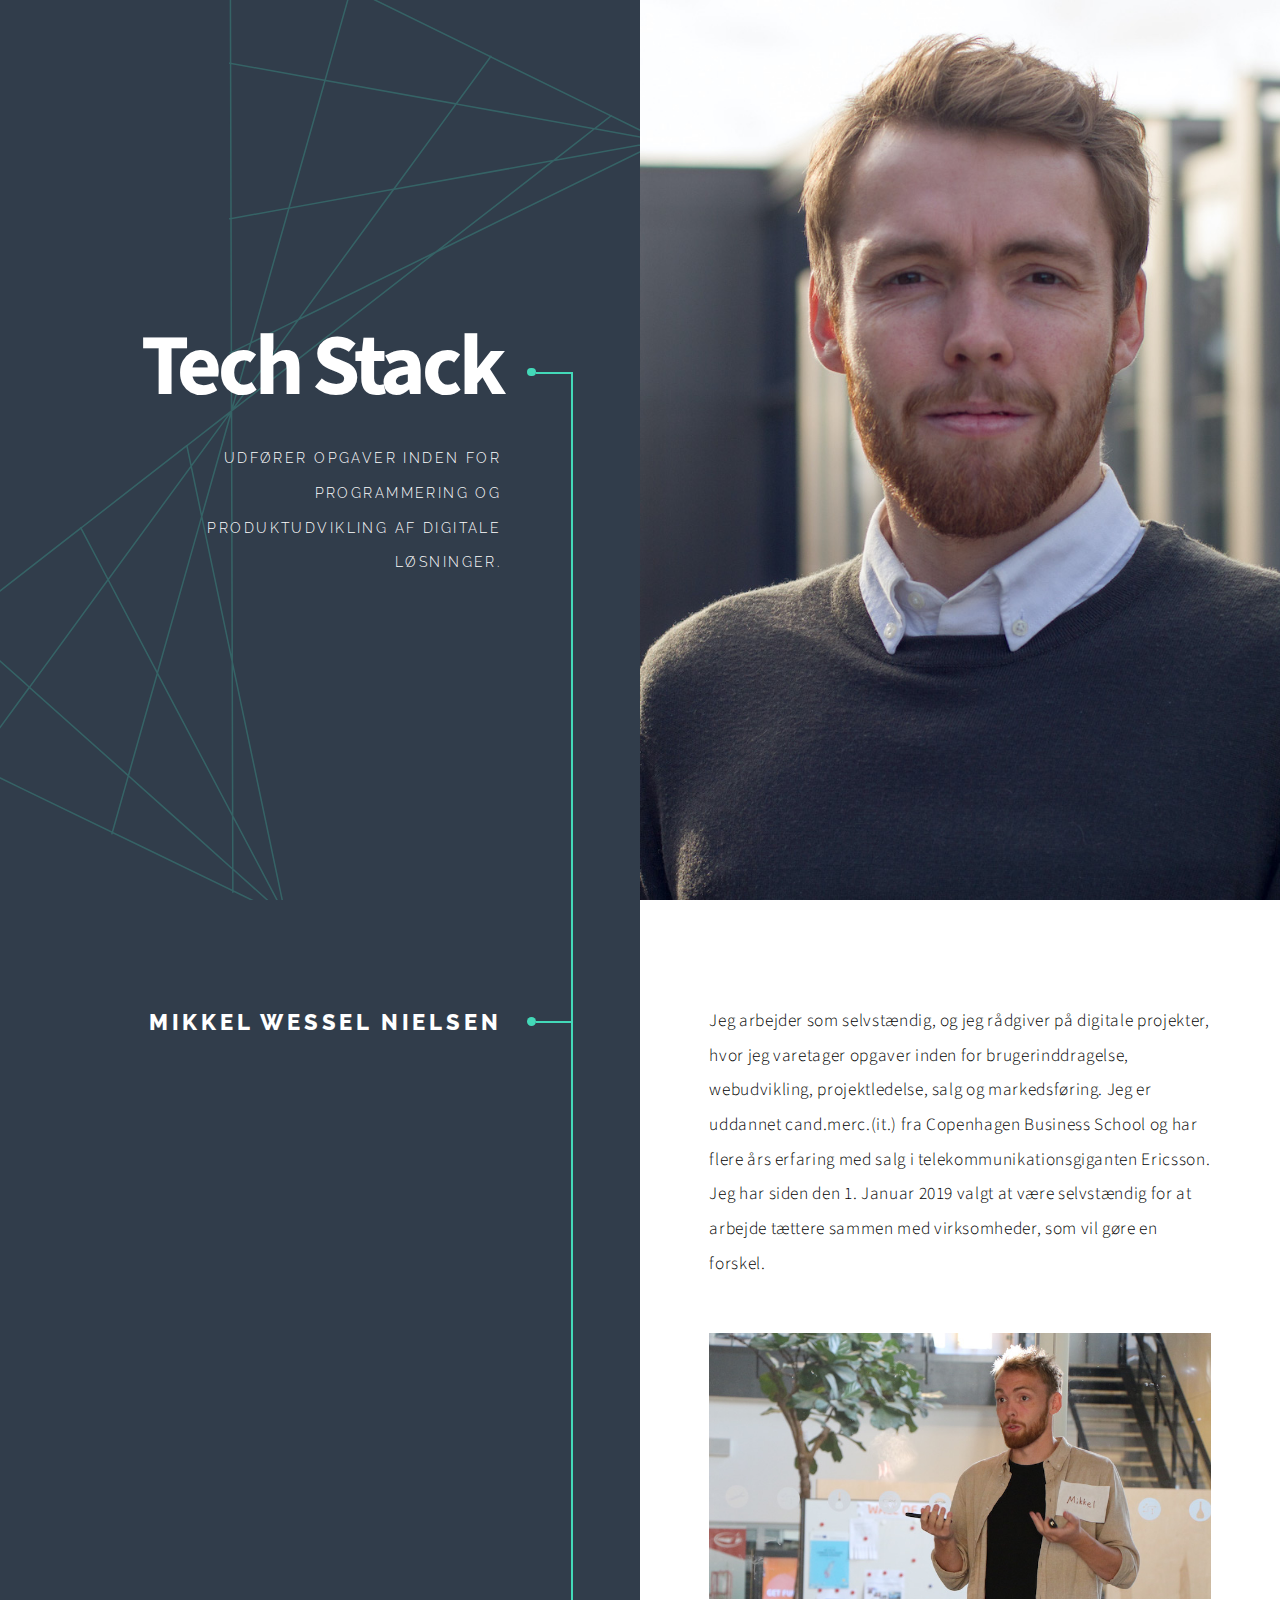
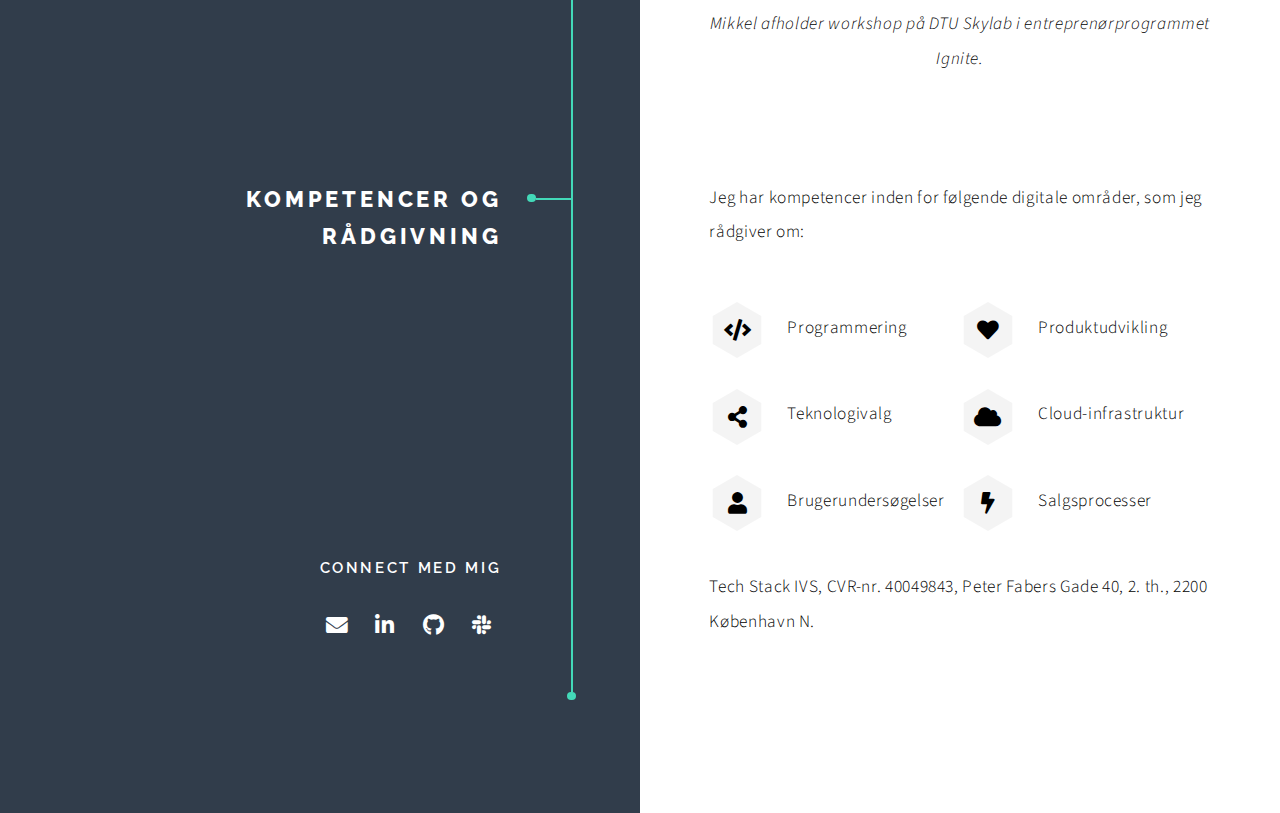
==== commit 61bca27f: "Opdateringer" ====
--- a/index.html
+++ b/index.html
@@ -18,7 +18,7 @@
 					<section class="intro">
 						<header>
 							<h1>Tech Stack</h1>
-							<p style="color: #ffffff;">Udfører opgaver indenfor programmering og produktudvikling af digitale løsninger.</a></p>
+							<p style="color: #ffffff;">Udfører opgaver inden for programmering og produktudvikling af digitale løsninger.</a></p>
 						</header>
 						<div class="content">
 							<span class="image fill" data-position="center"><img src="images/mikkel-1.jpg" alt="" /></span>
@@ -31,7 +31,7 @@
 							<h2>Mikkel Wessel Nielsen</h2>
 						</header>
 						<div class="content">
-							<p>Jeg arbejder som selvstændig, og jeg rådgiver på digitale projekter, hvor jeg varetager opgaver inden for brugerinddragelse, webudvikling, projektledelse, salg og markedsføring. Jeg er uddannet cand.merc.(it.) fra Copenhagen Business School i 2016 og har tre års erfaring med salg i telekommunikationsgiganten Ericsson. Jeg har siden den 1. Januar 2019 valgt at være selvstændig for at arbejde tættere sammen med virksomheder, som vil gøre en forskel.</p>
+							<p>Jeg arbejder som selvstændig, og jeg rådgiver på digitale projekter, hvor jeg varetager opgaver inden for brugerinddragelse, webudvikling, projektledelse, salg og markedsføring. Jeg er uddannet cand.merc.(it.) fra Copenhagen Business School og har flere års erfaring med salg i telekommunikationsgiganten Ericsson. Jeg har siden den 1. Januar 2019 valgt at være selvstændig for at arbejde tættere sammen med virksomheder, som vil gøre en forskel.</p>
 							<span class="image main" style="margin-bottom: 0.5rem!important;"><img src="images/mikkel-2.jpg" alt="" /></span>
 							<p style="text-align: center; font-style: italic; margin: 0">Mikkel afholder workshop på DTU Skylab i entreprenørprogrammet Ignite.</p>
 						</div>
